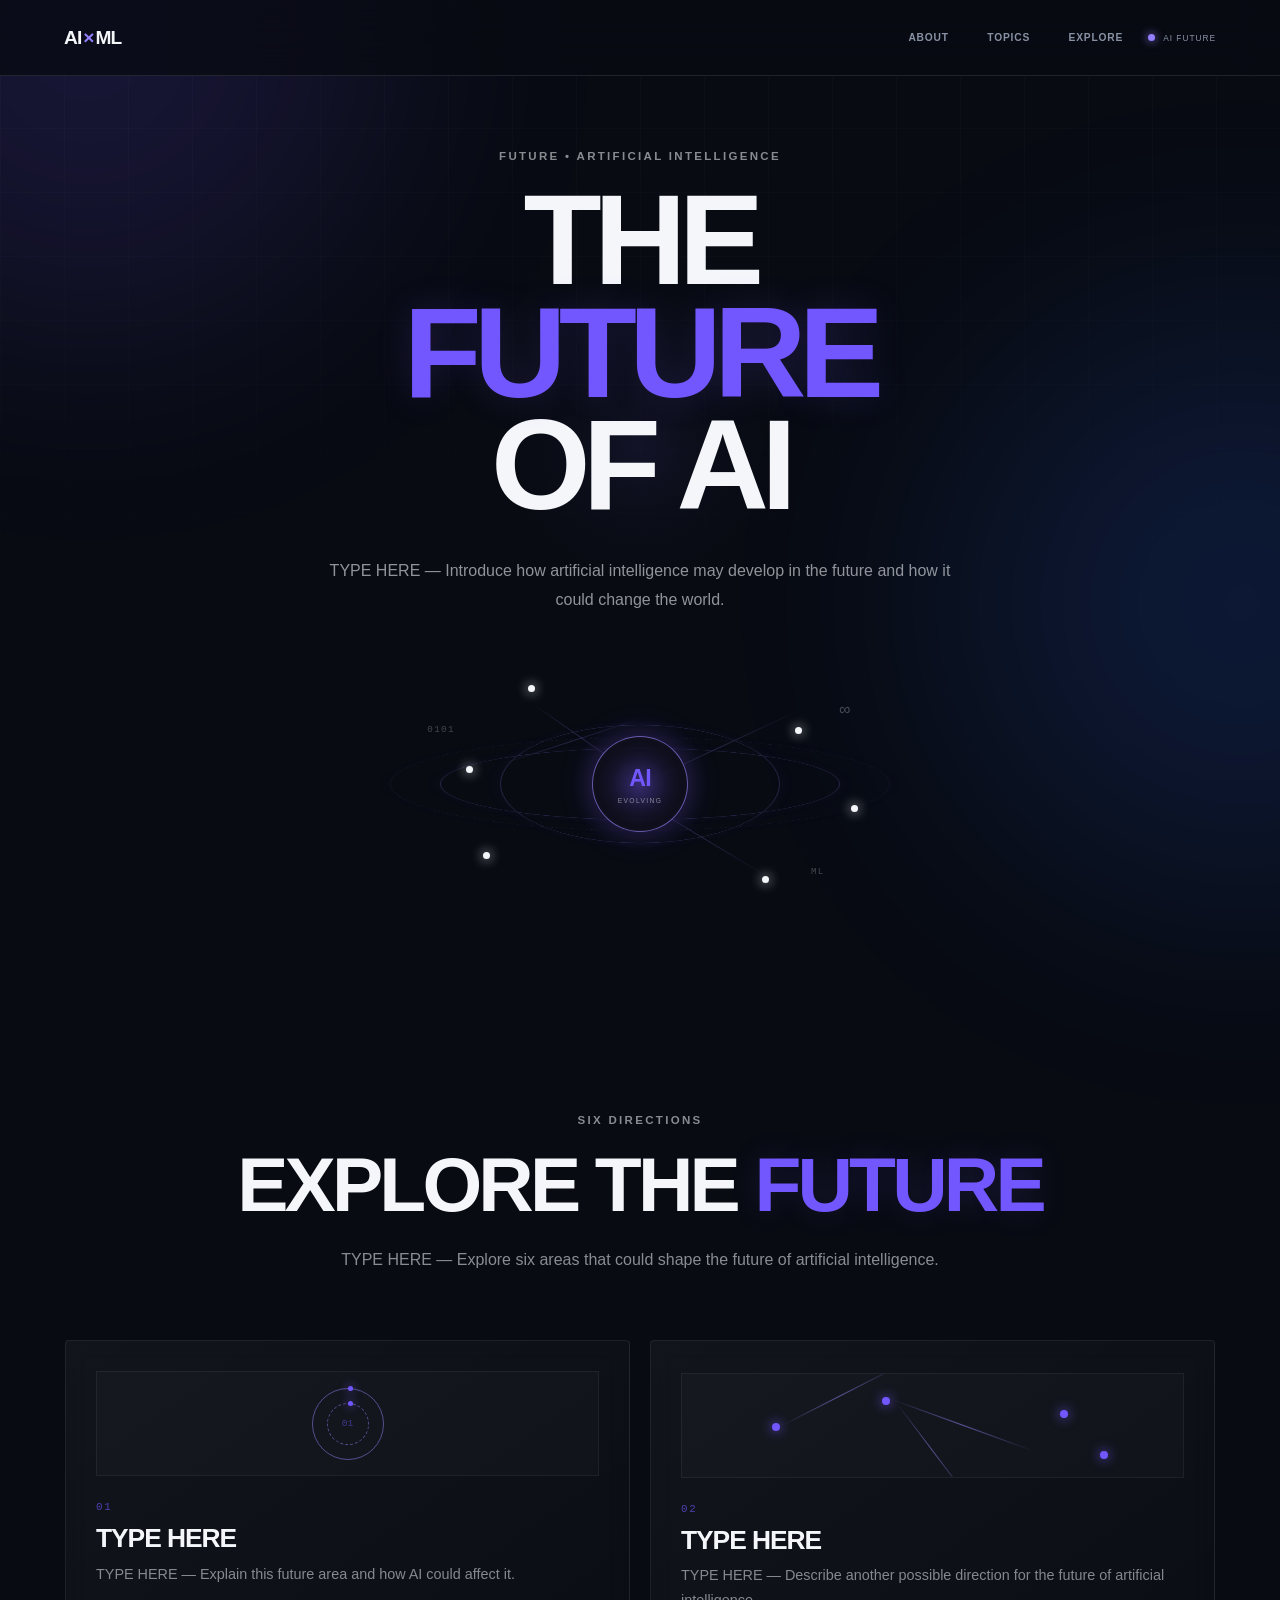
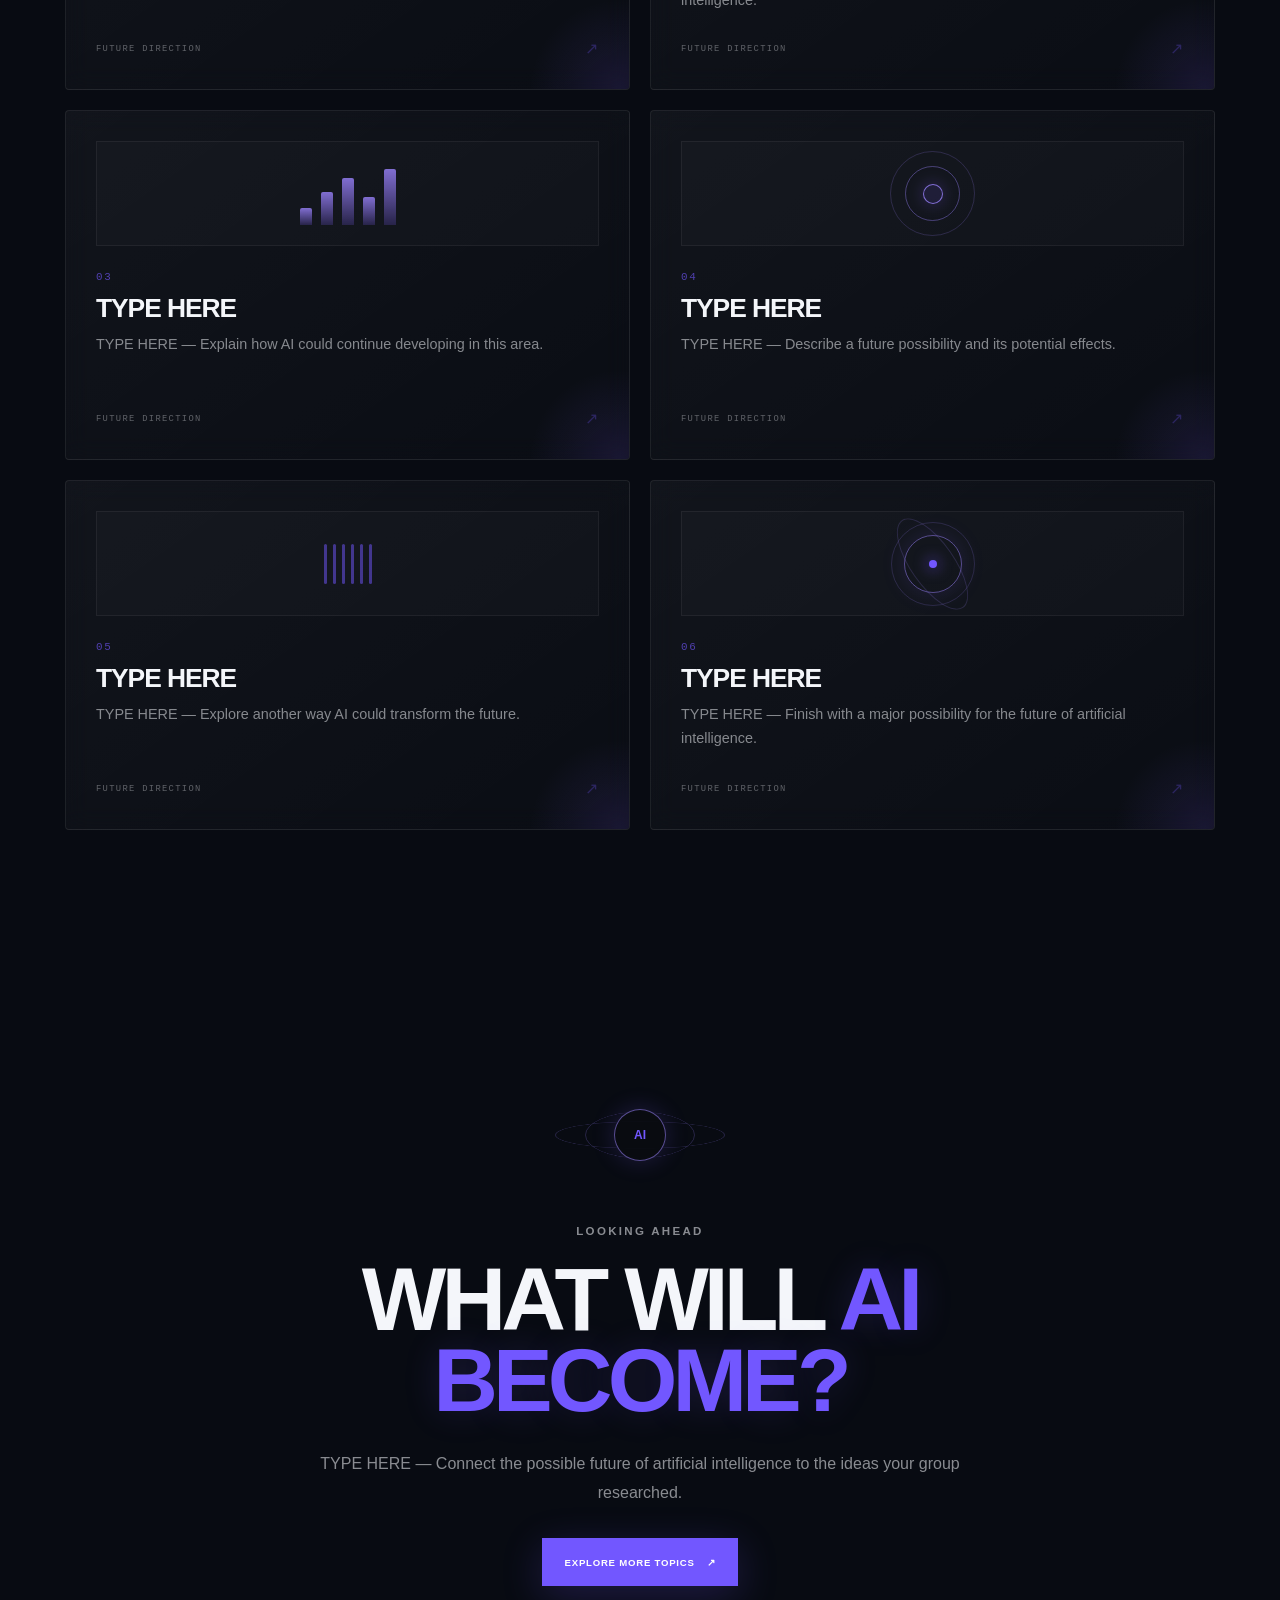
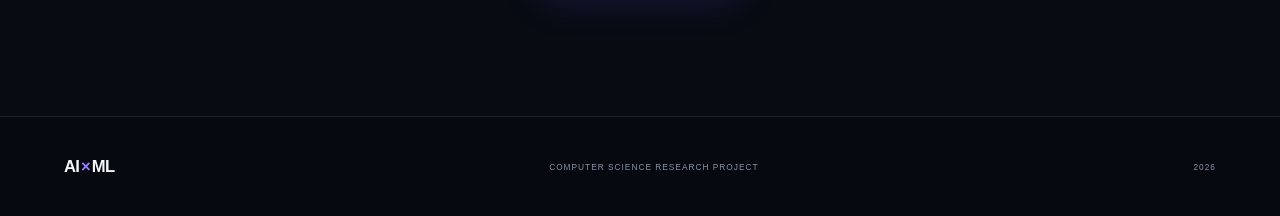
==== ai-future.html @ 911b3186 "Add machine learning future page" ====
<!DOCTYPE html>
<html lang="en">

<head>

    <meta charset="UTF-8">

    <meta
        name="viewport"
        content="width=device-width, initial-scale=1.0"
    >

    <meta
        name="description"
        content="An exploration of the future of Artificial Intelligence."
    >

    <title>AI Future | AI × Machine Learning</title>


    <!-- =========================
         SHARED STYLES
    ========================== -->

    <link rel="stylesheet" href="css/variables.css">
    <link rel="stylesheet" href="css/base.css">
    <link rel="stylesheet" href="css/layout.css">
    <link rel="stylesheet" href="css/components.css">
    <link rel="stylesheet" href="css/responsive.css">


    <!-- =========================
         PAGE STYLES
    ========================== -->

    <link rel="stylesheet" href="css/future.css">

</head>


<body class="future-page">


    <!-- =========================
         BACKGROUND
    ========================== -->

    <div class="background-grid"></div>

    <div class="background-glow glow-one"></div>
    <div class="background-glow glow-two"></div>



    <!-- =========================
         NAVIGATION
    ========================== -->

    <header class="navbar">

        <a
            href="index.html"
            class="logo"
            aria-label="AI and Machine Learning Research"
        >
            AI<span>×</span>ML
        </a>


        <nav class="nav-links">

            <a
                href="index.html#about"
                class="nav-link"
            >
                About
            </a>


            <a
                href="index.html#topics"
                class="nav-link"
            >
                Topics
            </a>


            <a
                href="index.html#explore"
                class="nav-link"
            >
                Explore
            </a>

        </nav>


        <div class="nav-status">

            <span class="status-dot"></span>

            <span>
                AI FUTURE
            </span>

        </div>


        <button
            class="menu-toggle"
            type="button"
            aria-label="Open navigation menu"
            aria-expanded="false"
            aria-controls="mobile-menu"
        >

            <span></span>
            <span></span>
            <span></span>

        </button>


        <div
            class="mobile-menu"
            id="mobile-menu"
        >

            <a
                href="index.html#about"
                class="mobile-nav-link"
            >
                About
            </a>


            <a
                href="index.html#topics"
                class="mobile-nav-link"
            >
                Topics
            </a>


            <a
                href="index.html#explore"
                class="mobile-nav-link"
            >
                Explore
            </a>

        </div>

    </header>



    <main>


        <!-- =========================
             FUTURE HERO
        ========================== -->

        <section class="future-hero">

            <div class="future-hero-content">


                <div class="future-eyebrow">
                    FUTURE • ARTIFICIAL INTELLIGENCE
                </div>


                <h1>

                    <span>
                        THE
                    </span>

                    <span class="accent">
                        FUTURE
                    </span>

                    <span>
                        OF AI
                    </span>

                </h1>


                <p class="future-intro">
                    TYPE HERE — Introduce how artificial intelligence may
                    develop in the future and how it could change the world.
                </p>


            </div>



            <!-- =========================
                 AI FUTURE CORE
            ========================== -->

            <div
                class="future-core"
                aria-hidden="true"
            >

                <div class="core-orbit orbit-one"></div>

                <div class="core-orbit orbit-two"></div>

                <div class="core-orbit orbit-three"></div>


                <div class="core-line line-one"></div>
                <div class="core-line line-two"></div>
                <div class="core-line line-three"></div>
                <div class="core-line line-four"></div>


                <div class="core-node node-one"></div>
                <div class="core-node node-two"></div>
                <div class="core-node node-three"></div>
                <div class="core-node node-four"></div>
                <div class="core-node node-five"></div>
                <div class="core-node node-six"></div>


                <div class="future-core-center">

                    <span class="core-symbol">
                        AI
                    </span>

                    <span class="core-label">
                        EVOLVING
                    </span>

                </div>


                <div class="core-data data-one">
                    0101
                </div>

                <div class="core-data data-two">
                    ∞
                </div>

                <div class="core-data data-three">
                    ML
                </div>

            </div>


        </section>



        <!-- =========================
             FUTURE DIRECTIONS
        ========================== -->

        <section class="future-section">


            <div class="future-section-heading">

                <div class="future-eyebrow">
                    SIX DIRECTIONS
                </div>


                <h2>
                    EXPLORE THE
                    <span class="accent">
                        FUTURE
                    </span>
                </h2>


                <p>
                    TYPE HERE — Explore six areas that could shape the future
                    of artificial intelligence.
                </p>

            </div>



            <!-- =========================
                 FUTURE GRID
            ========================== -->

            <div class="future-grid">


                <!-- CARD 01 -->

                <article class="future-card">

                    <div class="future-card-visual visual-ring">

                        <div class="visual-ring-circle"></div>
                        <div class="visual-ring-circle small"></div>

                        <span>
                            01
                        </span>

                    </div>


                    <div class="future-card-number">
                        01
                    </div>


                    <h3>
                        TYPE HERE
                    </h3>


                    <p>
                        TYPE HERE — Explain this future area and how AI could
                        affect it.
                    </p>


                    <div class="future-card-footer">

                        <span>
                            FUTURE DIRECTION
                        </span>

                        <span class="future-arrow">
                            ↗
                        </span>

                    </div>

                </article>



                <!-- CARD 02 -->

                <article class="future-card">

                    <div class="future-card-visual visual-network">

                        <span class="network-dot dot-a"></span>
                        <span class="network-dot dot-b"></span>
                        <span class="network-dot dot-c"></span>
                        <span class="network-dot dot-d"></span>

                        <span class="network-line network-a"></span>
                        <span class="network-line network-b"></span>
                        <span class="network-line network-c"></span>

                    </div>


                    <div class="future-card-number">
                        02
                    </div>


                    <h3>
                        TYPE HERE
                    </h3>


                    <p>
                        TYPE HERE — Describe another possible direction for
                        the future of artificial intelligence.
                    </p>


                    <div class="future-card-footer">

                        <span>
                            FUTURE DIRECTION
                        </span>

                        <span class="future-arrow">
                            ↗
                        </span>

                    </div>

                </article>



                <!-- CARD 03 -->

                <article class="future-card">

                    <div class="future-card-visual visual-bars">

                        <span></span>
                        <span></span>
                        <span></span>
                        <span></span>
                        <span></span>

                    </div>


                    <div class="future-card-number">
                        03
                    </div>


                    <h3>
                        TYPE HERE
                    </h3>


                    <p>
                        TYPE HERE — Explain how AI could continue developing
                        in this area.
                    </p>


                    <div class="future-card-footer">

                        <span>
                            FUTURE DIRECTION
                        </span>

                        <span class="future-arrow">
                            ↗
                        </span>

                    </div>

                </article>



                <!-- CARD 04 -->

                <article class="future-card">

                    <div class="future-card-visual visual-target">

                        <div class="target-circle"></div>
                        <div class="target-circle middle"></div>
                        <div class="target-circle inner"></div>

                    </div>


                    <div class="future-card-number">
                        04
                    </div>


                    <h3>
                        TYPE HERE
                    </h3>


                    <p>
                        TYPE HERE — Describe a future possibility and its
                        potential effects.
                    </p>


                    <div class="future-card-footer">

                        <span>
                            FUTURE DIRECTION
                        </span>

                        <span class="future-arrow">
                            ↗
                        </span>

                    </div>

                </article>



                <!-- CARD 05 -->

                <article class="future-card">

                    <div class="future-card-visual visual-wave">

                        <span></span>
                        <span></span>
                        <span></span>
                        <span></span>
                        <span></span>
                        <span></span>

                    </div>


                    <div class="future-card-number">
                        05
                    </div>


                    <h3>
                        TYPE HERE
                    </h3>


                    <p>
                        TYPE HERE — Explore another way AI could transform
                        the future.
                    </p>


                    <div class="future-card-footer">

                        <span>
                            FUTURE DIRECTION
                        </span>

                        <span class="future-arrow">
                            ↗
                        </span>

                    </div>

                </article>



                <!-- CARD 06 -->

                <article class="future-card future-card-final">

                    <div class="future-card-visual visual-core">

                        <div class="mini-core">

                            <span></span>

                        </div>

                    </div>


                    <div class="future-card-number">
                        06
                    </div>


                    <h3>
                        TYPE HERE
                    </h3>


                    <p>
                        TYPE HERE — Finish with a major possibility for the
                        future of artificial intelligence.
                    </p>


                    <div class="future-card-footer">

                        <span>
                            FUTURE DIRECTION
                        </span>

                        <span class="future-arrow">
                            ↗
                        </span>

                    </div>

                </article>


            </div>

        </section>



        <!-- =========================
             LOOKING AHEAD
        ========================== -->

        <section class="future-end">

            <div class="future-end-visual">

                <div class="end-orbit orbit-a"></div>
                <div class="end-orbit orbit-b"></div>

                <div class="end-core">
                    AI
                </div>

            </div>


            <div class="future-eyebrow">
                LOOKING AHEAD
            </div>


            <h2>
                WHAT WILL
                <span class="accent">
                    AI BECOME?
                </span>
            </h2>


            <p>
                TYPE HERE — Connect the possible future of artificial
                intelligence to the ideas your group researched.
            </p>


            <a
                href="index.html#topics"
                class="button button-primary"
            >
                Explore More Topics
                <span>↗</span>
            </a>

        </section>


    </main>



    <!-- =========================
         FOOTER
    ========================== -->

    <footer class="footer">

        <div class="footer-logo">
            AI<span>×</span>ML
        </div>

        <div class="footer-text">
            COMPUTER SCIENCE RESEARCH PROJECT
        </div>

        <div class="footer-year">
            2026
        </div>

    </footer>



    <!-- =========================
         JAVASCRIPT
    ========================== -->

    <script src="js/script.js"></script>

</body>

</html>
---- css/variables.css ----
/* =========================================
   VARIABLES
========================================= */

:root {

    /* =========================================
       DARK THEME
    ========================================= */

    --background: #080B12;

    --surface: #111722;

    --surface-light: #192131;


    /* =========================================
       LIGHT THEME
    ========================================= */

    --section-light: #E8ECF3;

    --section-light-surface: #F5F7FA;

    --section-light-surface-alt: #DDE3EC;


    /* =========================================
       BORDERS
    ========================================= */

    --border: rgba(255, 255, 255, 0.10);

    --border-bright: rgba(255, 255, 255, 0.20);

    --light-border: rgba(10, 15, 25, 0.12);

    --light-border-bright: rgba(10, 15, 25, 0.20);


    /* =========================================
       DARK TEXT
    ========================================= */

    --text: #F4F6FA;

    --text-muted: #8993A5;


    /* =========================================
       LIGHT TEXT
    ========================================= */

    --light-text: #0A0F18;

    --light-text-muted: #5D6675;


    /* =========================================
       ACCENT
    ========================================= */

    --accent: #7257FF;

    --accent-light: #947FFF;


    /* =========================================
       LAYOUT
    ========================================= */

    --max-width: 1400px;

    --page-padding:
        clamp(20px, 5vw, 80px);

    --section-padding:
        clamp(90px, 11vw, 170px);
}
---- css/base.css ----
/* =========================================
   RESET
========================================= */

* {
    margin: 0;
    padding: 0;
    box-sizing: border-box;
}


html {
    scroll-behavior: smooth;
}


body {
    min-width: 280px;

    font-family:
        Inter,
        -apple-system,
        BlinkMacSystemFont,
        "Segoe UI",
        sans-serif;

    background: var(--background);

    color: var(--text);

    overflow-x: hidden;

    -webkit-font-smoothing: antialiased;

    text-rendering: optimizeLegibility;
}


a {
    color: inherit;

    text-decoration: none;
}


img,
svg {
    display: block;

    max-width: 100%;
}


button,
a {
    -webkit-tap-highlight-color: transparent;
}
---- css/layout.css ----
/* =========================================
   BACKGROUND
========================================= */

.background-grid {

    position: fixed;

    inset: 0;

    z-index: -5;

    pointer-events: none;

    background-image:
        linear-gradient(
            rgba(255, 255, 255, 0.025) 1px,
            transparent 1px
        ),
        linear-gradient(
            90deg,
            rgba(255, 255, 255, 0.025) 1px,
            transparent 1px
        );

    background-size:
        clamp(45px, 5vw, 70px)
        clamp(45px, 5vw, 70px);

    mask-image:
        linear-gradient(
            to bottom,
            black 0%,
            transparent 80%
        );
}


.background-glow {

    position: fixed;

    width:
        clamp(300px, 45vw, 650px);

    height:
        clamp(300px, 45vw, 650px);

    border-radius: 50%;

    filter:
        blur(
            clamp(80px, 10vw, 140px)
        );

    opacity: 0.15;

    pointer-events: none;

    z-index: -4;
}


.glow-one {

    top: -250px;

    left: -200px;

    background: var(--accent);
}


.glow-two {

    right: -250px;

    top: 35%;

    background: #2d6cff;
}



/* =========================================
   NAVIGATION
========================================= */

.navbar {

    position: fixed;

    top: 0;

    left: 0;

    right: 0;

    min-height: 76px;

    padding:
        12px var(--page-padding);

    display: flex;

    align-items: center;

    gap: 25px;

    z-index: 100;

    border-bottom:
        1px solid var(--border);

    background:
        rgba(8, 11, 18, 0.78);

    backdrop-filter: blur(18px);

    -webkit-backdrop-filter: blur(18px);
}


.logo {

    flex-shrink: 0;

    font-size:
        clamp(1rem, 1.5vw, 1.25rem);

    font-weight: 800;

    letter-spacing: -0.05em;
}


.logo span {

    color: var(--accent-light);

    margin: 0 2px;
}


.nav-links {

    display: flex;

    align-items: center;

    gap:
        clamp(18px, 3vw, 40px);

    margin-left: auto;
}


.nav-status {

    flex-shrink: 0;

    display: flex;

    align-items: center;

    gap: 8px;

    color: var(--text-muted);

    font-size:
        clamp(0.48rem, 0.65vw, 0.65rem);

    letter-spacing: 0.12em;

    white-space: nowrap;
}


.status-dot {

    width: 7px;

    height: 7px;

    flex-shrink: 0;

    border-radius: 50%;

    background: var(--accent-light);

    box-shadow:
        0 0 10px var(--accent-light);
}



/* =========================================
   GENERAL SECTIONS
========================================= */

.section {

    position: relative;

    isolation: isolate;

    width: min(
        100%,
        var(--max-width)
    );

    margin: 0 auto;

    padding:
        var(--section-padding)
        var(--page-padding);
}


/* =========================================
   ALTERNATING SECTION BACKGROUNDS
========================================= */

/*
    DARK
    Hero
*/

.hero {

    position: relative;

    isolation: isolate;
}


.hero::before {

    content: "";

    position: absolute;

    top: 0;

    bottom: 0;

    left: 50%;

    width: 100vw;

    transform: translateX(-50%);

    background:
        linear-gradient(
            135deg,
            #080B12 0%,
            #0A0E17 55%,
            #080B12 100%
        );

    z-index: -1;
}


/*
    LIGHT
    About
*/

.about-section::before {

    content: "";

    position: absolute;

    top: 0;

    bottom: 0;

    left: 50%;

    width: 100vw;

    transform: translateX(-50%);

    background:
        linear-gradient(
            135deg,
            #E8ECF3 0%,
            #EEF1F6 50%,
            #E3E8F0 100%
        );

    border-top:
        1px solid var(--light-border);

    border-bottom:
        1px solid var(--light-border);

    z-index: -1;
}


/*
    DARK
    Topics
*/

.topics-section::before {

    content: "";

    position: absolute;

    top: 0;

    bottom: 0;

    left: 50%;

    width: 100vw;

    transform: translateX(-50%);

    background:
        linear-gradient(
            135deg,
            #080B12 0%,
            #0B1019 50%,
            #080B12 100%
        );

    border-top:
        1px solid var(--border);

    border-bottom:
        1px solid var(--border);

    z-index: -1;
}


/*
    LIGHT
    Visual
*/

.visual-section {

    position: relative;

    isolation: isolate;

    background:
        linear-gradient(
            135deg,
            #E8ECF3 0%,
            #EEF1F6 50%,
            #E3E8F0 100%
        );

    border-top:
        1px solid var(--light-border);

    border-bottom:
        1px solid var(--light-border);

    color: var(--light-text);
}


/*
    DARK
    Final
*/

.final-section {

    position: relative;

    isolation: isolate;

    background:
        linear-gradient(
            135deg,
            #080B12 0%,
            #0A0E17 50%,
            #080B12 100%
        );

    color: var(--text);
}



/* =========================================
   SECTION HEADERS
========================================= */

.section-header {

    display: flex;

    align-items: flex-start;

    gap:
        clamp(18px, 2.5vw, 30px);

    margin-bottom:
        clamp(45px, 6vw, 70px);
}


.section-number {

    flex-shrink: 0;

    color: var(--accent-light);

    font-size:
        clamp(0.55rem, 0.75vw, 0.7rem);

    font-weight: 700;

    letter-spacing: 0.12em;

    padding-top: 9px;
}


/* LIGHT SECTION HEADER */

.about-section .section-header {

    color: var(--light-text);
}


.about-section .section-eyebrow {

    color: var(--accent);
}


.about-section .section-number {

    color: var(--accent);
}



/* =========================================
   ABOUT LAYOUT
========================================= */

.about-grid {

    display: grid;

    grid-template-columns:
        minmax(0, 1.5fr)
        minmax(0, 1fr);

    gap: 20px;
}


.placeholder-stack {

    display: flex;

    flex-direction: column;

    gap: 20px;
}



/* =========================================
   TOPIC GRID
========================================= */

.topic-grid {

    display: grid;

    grid-template-columns:
        repeat(
            auto-fit,
            minmax(
                min(100%, 240px),
                1fr
            )
        );

    gap: 14px;
}



/* =========================================
   VISUAL SECTION LAYOUT
========================================= */

.visual-container {

    width: min(
        100%,
        var(--max-width)
    );

    min-height:
        clamp(500px, 55vw, 650px);

    margin: 0 auto;

    display: grid;

    grid-template-columns:
        minmax(0, 0.8fr)
        minmax(0, 1.2fr);

    align-items: center;

    gap:
        clamp(50px, 8vw, 120px);
}


.visual-network {

    position: relative;

    width: min(
        100%,
        650px
    );

    aspect-ratio: 1 / 1;

    margin: auto;
}



/* =========================================
   FOOTER
========================================= */

.footer {

    min-height: 100px;

    padding:
        30px var(--page-padding);

    border-top:
        1px solid var(--border);

    background: #06090F;

    display: flex;

    align-items: center;

    justify-content: space-between;

    gap: 20px;
}
---- css/components.css ----
/* =========================================
   NAVIGATION LINKS
========================================= */

.nav-link {

    position: relative;

    padding: 10px 0;

    color: var(--text-muted);

    font-size:
        clamp(0.62rem, 0.8vw, 0.78rem);

    font-weight: 600;

    letter-spacing: 0.08em;

    text-transform: uppercase;

    white-space: nowrap;

    transition:
        color 0.25s ease;
}


.nav-link::after {

    content: "";

    position: absolute;

    left: 0;

    bottom: 2px;

    width: 0;

    height: 1px;

    background: var(--accent-light);

    transition:
        width 0.25s ease;
}


.nav-link:hover {

    color: var(--text);
}


.nav-link:hover::after {

    width: 100%;
}



/* =========================================
   BUTTONS
========================================= */

.button {

    position: relative;

    overflow: hidden;

    min-height: 48px;

    display: inline-flex;

    align-items: center;

    justify-content: center;

    gap: 12px;

    padding:
        10px
        clamp(16px, 2vw, 22px);

    border:
        1px solid var(--border);

    font-size:
        clamp(0.6rem, 0.75vw, 0.72rem);

    font-weight: 700;

    letter-spacing: 0.08em;

    text-transform: uppercase;

    transition:
        transform 0.25s ease,
        border-color 0.25s ease,
        background 0.25s ease;
}


.button:hover {

    transform: translateY(-3px);

    border-color:
        var(--border-bright);
}


.button-primary {

    background: var(--accent);

    border-color: var(--accent);

    color: white;

    box-shadow:
        0 10px 40px
        rgba(114, 87, 255, 0.22);
}


.button-primary:hover {

    background: var(--accent-light);

    border-color: var(--accent-light);
}


.button-secondary {

    background:
        rgba(255, 255, 255, 0.035);

    color: var(--text);
}



/* =========================================
   SECTION HEADERS
========================================= */

.eyebrow,
.section-eyebrow {

    color: var(--accent-light);

    font-size:
        clamp(0.52rem, 0.75vw, 0.68rem);

    font-weight: 700;

    letter-spacing: 0.18em;

    text-transform: uppercase;

    margin-bottom:
        clamp(16px, 2vw, 22px);
}


.section-header h2 {

    font-size:
        clamp(
            2.1rem,
            5vw,
            5rem
        );

    line-height: 0.95;

    letter-spacing: -0.055em;

    overflow-wrap: normal;

    word-break: normal;
}


/* LIGHT SECTION */

.about-section .section-header h2 {

    color: var(--light-text);
}



/* =========================================
   ABOUT CARDS
========================================= */

.large-placeholder-card,
.small-placeholder-card {

    position: relative;

    border:
        1px solid var(--light-border);

    background:
        linear-gradient(
            145deg,
            rgba(255, 255, 255, 0.75),
            rgba(255, 255, 255, 0.45)
        );

    color: var(--light-text);

    overflow: hidden;

    box-shadow:
        0 20px 60px
        rgba(20, 30, 45, 0.06);
}


.large-placeholder-card {

    min-height:
        clamp(350px, 35vw, 430px);

    padding:
        clamp(25px, 3vw, 40px);
}


.large-placeholder-card::before {

    content: "";

    position: absolute;

    width:
        clamp(200px, 25vw, 300px);

    height:
        clamp(200px, 25vw, 300px);

    right: -100px;

    bottom: -100px;

    border-radius: 50%;

    border:
        1px solid var(--light-border);

    box-shadow:
        0 0 0 40px
        rgba(114, 87, 255, 0.035),

        0 0 0 80px
        rgba(114, 87, 255, 0.02);
}


.card-number {

    color: var(--light-text-muted);

    font-size:
        clamp(0.55rem, 0.7vw, 0.65rem);

    letter-spacing: 0.12em;
}


.card-content {

    position: absolute;

    left:
        clamp(25px, 3vw, 40px);

    right:
        clamp(25px, 3vw, 40px);

    bottom:
        clamp(25px, 3vw, 40px);

    max-width: 500px;
}


.card-label {

    display: block;

    color: var(--accent);

    font-size:
        clamp(0.52rem, 0.7vw, 0.62rem);

    font-weight: 700;

    letter-spacing: 0.14em;

    margin-bottom: 12px;
}


.card-content h3 {

    font-size:
        clamp(1.7rem, 2.5vw, 2.3rem);

    letter-spacing: -0.04em;

    margin-bottom: 12px;

    color: var(--light-text);

    overflow-wrap: normal;
}


.card-content p {

    color: var(--light-text-muted);

    line-height: 1.6;

    font-size:
        clamp(0.8rem, 1vw, 1rem);
}


.small-placeholder-card {

    flex: 1;

    min-height: 170px;

    padding:
        clamp(25px, 3vw, 35px);

    display: flex;

    flex-direction: column;

    justify-content: flex-end;

    transition:
        transform 0.3s ease,
        border-color 0.3s ease;
}


.small-placeholder-card:hover {

    transform: translateX(6px);

    border-color:
        rgba(114, 87, 255, 0.35);
}


.small-placeholder-card strong {

    font-size:
        clamp(1.35rem, 2vw, 1.7rem);

    letter-spacing: -0.04em;

    color: var(--light-text);

    overflow-wrap: normal;
}



/* =========================================
   TOPIC CARDS
========================================= */

.topic-card {

    position: relative;

    min-height:
        clamp(280px, 30vw, 340px);

    padding:
        clamp(20px, 2vw, 25px);

    display: flex;

    flex-direction: column;

    border:
        1px solid var(--border);

    background:
        linear-gradient(
            145deg,
            #111722,
            #0D121B
        );

    color: var(--text);

    overflow: hidden;

    transition:
        transform 0.35s ease,
        border-color 0.35s ease,
        background 0.35s ease;
}


.topic-card:hover {

    transform: translateY(-8px);

    border-color:
        rgba(148, 127, 255, 0.4);

    background:
        linear-gradient(
            145deg,
            #172030,
            #101620
        );
}


.topic-card.featured {

    background:
        linear-gradient(
            145deg,
            rgba(114, 87, 255, 0.18),
            #101620
        );
}


.topic-top {

    display: flex;

    align-items: center;

    justify-content: space-between;
}


.topic-number {

    color: var(--text-muted);

    font-size:
        clamp(0.52rem, 0.7vw, 0.62rem);

    letter-spacing: 0.1em;
}


.topic-arrow {

    font-size: 1.2rem;

    color: var(--text-muted);

    transition:
        transform 0.3s ease,
        color 0.3s ease;
}


.topic-card:hover .topic-arrow {

    transform:
        translate(4px, -4px);

    color: var(--accent-light);
}


.topic-icon {

    margin-top: auto;

    margin-bottom: 30px;

    width:
        clamp(60px, 6vw, 70px);

    height:
        clamp(60px, 6vw, 70px);

    display: flex;

    align-items: center;

    justify-content: center;

    border:
        1px solid var(--border);

    color: var(--accent-light);

    font-size:
        clamp(0.7rem, 0.9vw, 0.8rem);

    font-weight: 800;

    letter-spacing: 0.05em;

    background:
        rgba(114, 87, 255, 0.08);
}


.topic-card h3 {

    font-size:
        clamp(1.15rem, 1.5vw, 1.35rem);

    letter-spacing: -0.03em;

    margin-bottom: 10px;

    color: var(--text);

    overflow-wrap: normal;
}


.topic-card p {

    color: var(--text-muted);

    font-size:
        clamp(0.72rem, 0.9vw, 0.82rem);

    line-height: 1.6;
}



/* =========================================
   FLOATING LABELS
========================================= */

.floating-label {

    position: absolute;

    max-width: 45%;

    padding:
        8px
        clamp(9px, 1.3vw, 13px);

    border:
        1px solid var(--border);

    background:
        rgba(17, 23, 34, 0.78);

    backdrop-filter: blur(10px);

    -webkit-backdrop-filter: blur(10px);

    color: var(--text-muted);

    font-size:
        clamp(0.42rem, 0.65vw, 0.6rem);

    letter-spacing: 0.1em;

    white-space: nowrap;

    overflow: hidden;

    text-overflow: ellipsis;
}


.floating-label span {

    display: inline-block;

    width: 5px;

    height: 5px;

    margin-right: 8px;

    border-radius: 50%;

    background: var(--accent-light);
}



/* =========================================
   VISUAL SECTION
========================================= */

.visual-text {

    color: var(--light-text);
}


.visual-text .section-eyebrow {

    color: var(--accent);
}


.visual-text h2 {

    color: var(--light-text);
}


.visual-text p {

    color: var(--light-text-muted);
}



/* =========================================
   FOOTER COMPONENTS
========================================= */

.footer-logo {

    flex-shrink: 0;

    font-size:
        clamp(0.95rem, 1.3vw, 1.1rem);

    font-weight: 800;

    letter-spacing: -0.05em;
}


.footer-logo span {

    color: var(--accent-light);

    margin: 0 2px;
}


.footer-text,
.footer-year {

    color: var(--text-muted);

    font-size:
        clamp(0.48rem, 0.65vw, 0.6rem);

    letter-spacing: 0.12em;
}



/* =========================================
   INTERACTIVE CARD GLOW
========================================= */

.topic-card::after,
.small-placeholder-card::after,
.large-placeholder-card::after {

    content: "";

    position: absolute;

    width: 180px;

    height: 180px;

    left: var(--mouse-x, 50%);

    top: var(--mouse-y, 50%);

    transform:
        translate(-50%, -50%);

    border-radius: 50%;

    background:
        radial-gradient(
            circle,
            rgba(114, 87, 255, 0.13),
            transparent 70%
        );

    pointer-events: none;

    opacity: 0;

    transition:
        opacity 0.3s ease;
}


.topic-card:hover::after,
.small-placeholder-card:hover::after,
.large-placeholder-card:hover::after {

    opacity: 1;
}



/* =========================================
   BUTTON RIPPLE
========================================= */

.button-ripple {

    position: absolute;

    width: 10px;

    height: 10px;

    border-radius: 50%;

    background:
        rgba(255, 255, 255, 0.35);

    transform:
        translate(-50%, -50%)
        scale(0);

    pointer-events: none;

    animation:
        button-ripple-animation
        0.6s
        ease-out
        forwards;
}


@keyframes button-ripple-animation {

    to {

        transform:
            translate(-50%, -50%)
            scale(25);

        opacity: 0;
    }

}



/* =========================================
   NAVBAR SCROLL STATE
========================================= */

.navbar {

    transition:
        transform 0.35s ease,
        background 0.35s ease,
        border-color 0.35s ease,
        box-shadow 0.35s ease;
}


.navbar-scrolled {

    background:
        rgba(8, 11, 18, 0.93);

    border-color:
        rgba(148, 127, 255, 0.16);

    box-shadow:
        0 10px 40px
        rgba(0, 0, 0, 0.25);
}


.navbar-hidden {

    transform:
        translateY(-100%);
}



/* =========================================
   NETWORK NODE PULSE
========================================= */

.network-node {

    animation:
        network-node-pulse
        4s
        ease-in-out
        infinite;

    animation-delay:
        var(--node-delay, 0ms);
}


@keyframes network-node-pulse {

    0%,
    100% {

        box-shadow:
            0 0 30px
            rgba(114, 87, 255, 0.08);

        border-color:
            var(--border-bright);
    }

    50% {

        box-shadow:
            0 0 45px
            rgba(114, 87, 255, 0.25);

        border-color:
            rgba(148, 127, 255, 0.35);
    }

}



/* =========================================
   CARD TRANSITION
========================================= */

.topic-card,
.small-placeholder-card,
.large-placeholder-card {

    will-change:
        transform;

    transition:
        transform 0.25s ease,
        border-color 0.35s ease,
        background 0.35s ease;
}



/* =========================================
   CURSOR GLOW
========================================= */

.cursor-glow {

    position: fixed;

    top: 0;

    left: 0;

    width: 280px;

    height: 280px;

    margin:
        -140px 0 0 -140px;

    border-radius: 50%;

    background:
        radial-gradient(
            circle,
            rgba(114, 87, 255, 0.09),
            rgba(114, 87, 255, 0.025) 35%,
            transparent 70%
        );

    pointer-events: none;

    z-index: 1;

    mix-blend-mode: screen;

    will-change:
        transform;
}
---- css/responsive.css ----
/* =========================================
   MOBILE MENU DEFAULT
========================================= */

.menu-toggle,
.mobile-menu {

    display: none;
}



/* =========================================
   LARGE TABLETS / SMALL LAPTOPS
========================================= */

@media (max-width: 1100px) {

    .navbar {

        gap: 18px;
    }


    .nav-links {

        gap: 20px;
    }


    .hero {

        grid-template-columns:
            minmax(0, 1fr)
            minmax(240px, 0.75fr);

        gap: 40px;
    }


    .visual-container {

        gap: 50px;
    }

}



/* =========================================
   TABLETS
========================================= */

@media (max-width: 850px) {

    .nav-status span:last-child {

        display: none;
    }


    .hero {

        grid-template-columns: 1fr;

        text-align: center;

        justify-items: center;
    }


    .hero-content {

        width: min(
            100%,
            800px
        );
    }


    .hero h1 {

        align-items: center;
    }


    .hero-placeholder {

        margin-left: auto;

        margin-right: auto;
    }


    .hero-actions {

        justify-content: center;
    }


    .hero-visual {

        width:
            min(
                70vw,
                500px
            );
    }


    .scroll-indicator {

        display: none;
    }


    .about-grid {

        grid-template-columns: 1fr;
    }


    .placeholder-stack {

        display: grid;

        grid-template-columns:
            repeat(
                2,
                minmax(0, 1fr)
            );
    }


    .small-placeholder-card {

        min-height: 200px;
    }


    .visual-container {

        grid-template-columns: 1fr;

        text-align: center;
    }


    .visual-text p {

        margin-left: auto;

        margin-right: auto;
    }


    .visual-network {

        width:
            min(
                85vw,
                600px
            );
    }

}



/* =========================================
   MOBILE
========================================= */

@media (max-width: 600px) {

    /* =========================================
       NAVBAR
    ========================================= */

    .navbar {

        min-height: 64px;

        padding:
            10px 20px;
    }


    .nav-links {

        display: none;
    }


    .nav-status {

        margin-left: auto;
    }


    /* =========================================
       HAMBURGER BUTTON
    ========================================= */

    .menu-toggle {

        width: 44px;

        height: 44px;

        flex-shrink: 0;

        margin-left: 0;

        padding: 0;

        display: flex;

        flex-direction: column;

        align-items: center;

        justify-content: center;

        gap: 5px;

        border:
            1px solid var(--border);

        border-radius: 2px;

        background:
            rgba(255, 255, 255, 0.035);

        color: var(--text);

        cursor: pointer;

        transition:
            background 0.25s ease,
            border-color 0.25s ease;
    }


    .menu-toggle:hover {

        background:
            rgba(114, 87, 255, 0.08);

        border-color:
            rgba(148, 127, 255, 0.45);
    }


    .menu-toggle span {

        display: block;

        width: 18px;

        height: 1px;

        flex-shrink: 0;

        background: var(--text);

        transition:
            transform 0.3s ease,
            opacity 0.3s ease;
    }


    /* =========================================
       HAMBURGER → X
    ========================================= */

    .navbar.menu-open
    .menu-toggle span:nth-child(1) {

        transform:
            translateY(6px)
            rotate(45deg);
    }


    .navbar.menu-open
    .menu-toggle span:nth-child(2) {

        opacity: 0;
    }


    .navbar.menu-open
    .menu-toggle span:nth-child(3) {

        transform:
            translateY(-6px)
            rotate(-45deg);
    }


    /* =========================================
       MOBILE DROPDOWN MENU
    ========================================= */

    .mobile-menu {

        position: absolute;

        top: 100%;

        left: 0;

        right: 0;

        padding:
            12px 20px 20px;

        display: grid;

        gap: 7px;

        background:
            rgba(8, 11, 18, 0.97);

        border-bottom:
            1px solid var(--border);

        box-shadow:
            0 20px 40px
            rgba(0, 0, 0, 0.25);

        backdrop-filter: blur(20px);

        -webkit-backdrop-filter: blur(20px);

        opacity: 0;

        visibility: hidden;

        pointer-events: none;

        transform:
            translateY(-10px);

        transition:
            opacity 0.25s ease,
            transform 0.25s ease,
            visibility 0.25s ease;
    }


    .navbar.menu-open
    .mobile-menu {

        opacity: 1;

        visibility: visible;

        pointer-events: auto;

        transform:
            translateY(0);
    }


    .mobile-nav-link {

        min-height: 52px;

        display: flex;

        align-items: center;

        padding:
            0 16px;

        border:
            1px solid var(--border);

        background:
            rgba(255, 255, 255, 0.025);

        color: var(--text-muted);

        font-size: 0.7rem;

        font-weight: 700;

        letter-spacing: 0.12em;

        text-transform: uppercase;

        transition:
            color 0.25s ease,
            background 0.25s ease,
            border-color 0.25s ease;
    }


    .mobile-nav-link:hover {

        color: var(--text);

        background:
            rgba(114, 87, 255, 0.08);

        border-color:
            rgba(148, 127, 255, 0.3);
    }


    /* =========================================
       HERO
    ========================================= */

    .hero {

        padding:
            110px 20px
            80px;
    }


    .hero h1 {

        font-size:
            clamp(
                2.15rem,
                11.5vw,
                4.5rem
            );
    }


    .hero h1 .accent {

        white-space: nowrap;
    }


    .hero-actions {

        width: 100%;

        flex-direction: column;

        align-items: stretch;
    }


    .button {

        width: 100%;

        min-height: 50px;
    }


    .hero-visual {

        width:
            min(
                90vw,
                440px
            );
    }


    .floating-label {

        max-width: 38%;

        padding:
            7px 9px;

        font-size: 0.43rem;
    }


    .label-one {

        right: -2%;
    }


    .label-two {

        right: -3%;
    }


    /* =========================================
       SECTIONS
    ========================================= */

    .section {

        padding:
            90px 20px;
    }


    .section-header {

        gap: 14px;

        margin-bottom: 40px;
    }


    .section-header h2 {

        font-size:
            clamp(
                2rem,
                10vw,
                3.5rem
            );
    }


    /* =========================================
       ABOUT
    ========================================= */

    .about-grid {

        gap: 14px;
    }


    .large-placeholder-card {

        min-height: 360px;
    }


    .placeholder-stack {

        grid-template-columns: 1fr;

        gap: 14px;
    }


    .small-placeholder-card {

        min-height: 180px;
    }


    /* =========================================
       TOPICS
    ========================================= */

    .topic-grid {

        grid-template-columns: 1fr;

        gap: 12px;
    }


    .topic-card {

        min-height: 270px;
    }


    /* =========================================
       VISUAL SECTION
    ========================================= */

    .visual-section {

        padding:
            90px 20px;
    }


    .visual-container {

        min-height: auto;
    }


    .visual-network {

        width:
            min(
                90vw,
                500px
            );
    }


    .network-node {

        width: 58px;

        height: 58px;
    }


    .network-center {

        width: 105px;

        height: 105px;
    }


    /* =========================================
       FINAL SECTION
    ========================================= */

    .final-section {

        min-height: 500px;

        padding:
            100px 20px;
    }


    /* =========================================
       FOOTER
    ========================================= */

    .footer {

        min-height: 150px;

        flex-direction: column;

        justify-content: center;

        text-align: center;

        gap: 14px;
    }

}



/* =========================================
   VERY SMALL PHONES
========================================= */

@media (max-width: 380px) {

    .navbar {

        padding-left: 16px;

        padding-right: 16px;
    }


    .mobile-menu {

        padding-left: 16px;

        padding-right: 16px;
    }


    .hero {

        padding-left: 16px;

        padding-right: 16px;
    }


    .section {

        padding-left: 16px;

        padding-right: 16px;
    }


    .visual-section {

        padding-left: 16px;

        padding-right: 16px;
    }


    .final-section {

        padding-left: 16px;

        padding-right: 16px;
    }


    .hero h1 {

        font-size: 2.2rem;
    }


    .floating-label {

        display: none;
    }


    .network-node {

        width: 50px;

        height: 50px;
    }


    .network-center {

        width: 90px;

        height: 90px;
    }

}



/* =========================================
   LANDSCAPE PHONES
========================================= */

@media (max-height: 550px) and (orientation: landscape) {

    .hero {

        min-height: auto;

        padding-top: 110px;

        padding-bottom: 100px;
    }


    .hero-visual {

        width:
            min(
                45vw,
                350px
            );
    }


    .scroll-indicator {

        display: none;
    }

}



/* =========================================
   TOUCH DEVICES
========================================= */

@media (pointer: coarse) {

    .topic-card:hover,
    .small-placeholder-card:hover,
    .large-placeholder-card:hover {

        transform: none;
    }


    .topic-card::after,
    .small-placeholder-card::after,
    .large-placeholder-card::after {

        display: none;
    }


    .button:hover {

        transform: none;
    }


    .menu-toggle:hover {

        background:
            rgba(255, 255, 255, 0.035);

        border-color:
            var(--border);
    }


    .mobile-nav-link:hover {

        color: var(--text-muted);

        background:
            rgba(255, 255, 255, 0.025);

        border-color:
            var(--border);
    }

}



/* =========================================
   REDUCED MOTION
========================================= */

@media (prefers-reduced-motion: reduce) {

    html {

        scroll-behavior: auto;
    }


    *,
    *::before,
    *::after {

        animation-duration: 0.01ms !important;

        animation-iteration-count: 1 !important;

        transition-duration: 0.01ms !important;

        scroll-behavior: auto !important;
    }


    .hero-content,
    .hero-visual,
    .orb,
    .orb-core,
    .floating-label,
    .network-node,
    .network-center,
    .network-line,
    .reveal {

        animation: none !important;

        transition: none !important;
    }


    .reveal {

        opacity: 1;

        transform: none;
    }


    .navbar {

        transition: none;
    }

}
---- css/future.css ----
/* =========================================================
   FUTURE PAGE
========================================================= */


/* =========================================================
   PAGE SCROLL
========================================================= */

html,
body {
    min-height: 100%;
}

body.future-page {
    min-height: 100vh;
    overflow-x: hidden;
    overflow-y: auto;
}

.future-page main {
    min-height: 100vh;
}



/* =========================================================
   ACCENT TEXT
========================================================= */

.future-page .accent {
    color: var(--accent);
}



/* =========================================================
   HERO
========================================================= */

.future-hero {
    position: relative;

    min-height: 90vh;

    display: flex;
    flex-direction: column;
    align-items: center;
    justify-content: center;

    padding: 150px 30px 100px;

    text-align: center;

    overflow: hidden;
}


.future-hero-content {
    position: relative;
    z-index: 5;

    width: 100%;
    max-width: 950px;

    margin: 0 auto;
}


.future-eyebrow {
    margin-bottom: 22px;

    font-size: 0.72rem;
    font-weight: 700;

    letter-spacing: 0.2em;
    text-transform: uppercase;

    opacity: 0.55;
}


.future-hero h1 {
    margin: 0;

    display: flex;
    flex-direction: column;

    font-size: clamp(4rem, 10vw, 8.5rem);

    line-height: 0.88;

    letter-spacing: -0.06em;

    font-weight: 800;
}


.future-hero h1 span {
    display: block;
}


.future-hero h1 .accent {
    position: relative;

    color: var(--accent);

    text-shadow:
        0 0 35px rgba(124, 92, 255, 0.18);
}


.future-intro {
    max-width: 650px;

    margin: 35px auto 0;

    font-size: 1rem;

    line-height: 1.8;

    opacity: 0.58;
}



/* =========================================================
   AI FUTURE CORE
========================================================= */

.future-core {
    position: relative;

    width: min(560px, 90vw);
    height: 300px;

    margin-top: 20px;

    z-index: 2;
}


.future-core::before {
    content: "";

    position: absolute;

    left: 50%;
    top: 50%;

    width: 150px;
    height: 150px;

    transform: translate(-50%, -50%);

    border-radius: 50%;

    background:
        radial-gradient(
            circle,
            rgba(124, 92, 255, 0.3) 0%,
            rgba(124, 92, 255, 0.1) 35%,
            transparent 70%
        );

    filter: blur(8px);

    animation: core-pulse 4s ease-in-out infinite;
}


@keyframes core-pulse {

    0%,
    100% {
        transform: translate(-50%, -50%) scale(0.9);
        opacity: 0.65;
    }

    50% {
        transform: translate(-50%, -50%) scale(1.15);
        opacity: 1;
    }

}



/* =========================================================
   ORBIT RINGS
========================================================= */

.core-orbit {
    position: absolute;

    left: 50%;
    top: 50%;

    border: 1px solid rgba(156, 132, 255, 0.22);

    border-radius: 50%;

    transform:
        translate(-50%, -50%)
        rotateX(65deg);

    box-shadow:
        0 0 20px rgba(124, 92, 255, 0.05);

    pointer-events: none;
}


.orbit-one {
    width: 280px;
    height: 280px;

    animation:
        orbit-spin-one
        18s linear infinite;
}


.orbit-two {
    width: 400px;
    height: 170px;

    animation:
        orbit-spin-two
        14s linear infinite reverse;
}


.orbit-three {
    width: 500px;
    height: 220px;

    border-style: dashed;

    opacity: 0.5;

    animation:
        orbit-spin-three
        24s linear infinite;
}


@keyframes orbit-spin-one {

    from {
        transform:
            translate(-50%, -50%)
            rotateX(65deg)
            rotateZ(0deg);
    }

    to {
        transform:
            translate(-50%, -50%)
            rotateX(65deg)
            rotateZ(360deg);
    }

}


@keyframes orbit-spin-two {

    from {
        transform:
            translate(-50%, -50%)
            rotateX(65deg)
            rotateZ(0deg);
    }

    to {
        transform:
            translate(-50%, -50%)
            rotateX(65deg)
            rotateZ(360deg);
    }

}


@keyframes orbit-spin-three {

    from {
        transform:
            translate(-50%, -50%)
            rotateX(65deg)
            rotateZ(0deg);
    }

    to {
        transform:
            translate(-50%, -50%)
            rotateX(65deg)
            rotateZ(360deg);
    }

}



/* =========================================================
   CORE CENTER
========================================================= */

.future-core-center {
    position: absolute;

    left: 50%;
    top: 50%;

    width: 96px;
    height: 96px;

    transform: translate(-50%, -50%);

    display: flex;
    flex-direction: column;
    align-items: center;
    justify-content: center;

    border: 1px solid rgba(156, 132, 255, 0.65);

    border-radius: 50%;

    background:
        radial-gradient(
            circle at center,
            rgba(124, 92, 255, 0.2),
            rgba(10, 12, 17, 0.96) 65%
        );

    box-shadow:
        0 0 25px rgba(124, 92, 255, 0.2),
        inset 0 0 25px rgba(124, 92, 255, 0.1);

    z-index: 5;

    animation: center-float 4s ease-in-out infinite;
}


@keyframes center-float {

    0%,
    100% {
        transform:
            translate(-50%, -50%)
            scale(1);
    }

    50% {
        transform:
            translate(-50%, -50%)
            scale(1.06);
    }

}


.core-symbol {
    font-size: 1.45rem;

    font-weight: 800;

    letter-spacing: -0.04em;

    color: var(--accent);
}


.core-label {
    margin-top: 5px;

    font-size: 0.42rem;

    letter-spacing: 0.2em;

    opacity: 0.5;
}



/* =========================================================
   CORE NODES
========================================================= */

.core-node {
    position: absolute;

    width: 7px;
    height: 7px;

    border-radius: 50%;

    background: currentColor;

    box-shadow:
        0 0 12px currentColor;

    z-index: 4;

    animation: node-pulse 2.5s ease-in-out infinite;
}


@keyframes node-pulse {

    0%,
    100% {
        transform: scale(0.8);
        opacity: 0.55;
    }

    50% {
        transform: scale(1.4);
        opacity: 1;
    }

}


.node-one {
    left: 19%;
    top: 44%;
}

.node-two {
    left: 30%;
    top: 17%;
}

.node-three {
    right: 21%;
    top: 31%;
}

.node-four {
    right: 27%;
    bottom: 17%;
}

.node-five {
    left: 22%;
    bottom: 25%;
}

.node-six {
    right: 11%;
    top: 57%;
}



/* =========================================================
   CORE CONNECTING LINES
========================================================= */

.core-line {
    position: absolute;

    height: 1px;

    background:
        linear-gradient(
            90deg,
            transparent,
            rgba(156, 132, 255, 0.45),
            transparent
        );

    transform-origin: left center;

    opacity: 0.45;
}


.line-one {
    width: 160px;

    left: 24%;
    top: 44%;

    transform: rotate(-18deg);
}


.line-two {
    width: 130px;

    left: 30%;
    top: 22%;

    transform: rotate(35deg);
}


.line-three {
    width: 180px;

    left: 50%;
    top: 50%;

    transform: rotate(-25deg);
}


.line-four {
    width: 160px;

    left: 49%;
    top: 54%;

    transform: rotate(31deg);
}



/* =========================================================
   CORE DATA
========================================================= */

.core-data {
    position: absolute;

    font-family: monospace;

    font-size: 0.58rem;

    letter-spacing: 0.15em;

    opacity: 0.25;

    animation: data-flicker 3s ease-in-out infinite;
}


.data-one {
    left: 12%;
    top: 30%;
}


.data-two {
    right: 12%;
    top: 22%;

    font-size: 1.1rem;
}


.data-three {
    right: 17%;
    bottom: 19%;
}


@keyframes data-flicker {

    0%,
    100% {
        opacity: 0.15;
    }

    50% {
        opacity: 0.5;
    }

}



/* =========================================================
   FUTURE SECTION
========================================================= */

.future-section {
    position: relative;

    padding: 80px 30px 150px;
}


.future-section-heading {
    width: 100%;
    max-width: 1150px;

    margin: 0 auto 65px;

    text-align: center;
}


.future-section-heading h2 {
    margin: 0;

    font-size: clamp(2.5rem, 6vw, 5rem);

    line-height: 0.95;

    letter-spacing: -0.05em;

    font-weight: 800;
}


.future-section-heading h2 .accent {
    color: var(--accent);

    text-shadow:
        0 0 30px rgba(124, 92, 255, 0.16);
}


.future-section-heading p {
    max-width: 650px;

    margin: 25px auto 0;

    line-height: 1.8;

    opacity: 0.55;
}



/* =========================================================
   FUTURE GRID
========================================================= */

.future-grid {
    width: 100%;
    max-width: 1150px;

    margin: 0 auto;

    display: grid;

    grid-template-columns:
        repeat(2, minmax(0, 1fr));

    gap: 20px;
}



/* =========================================================
   FUTURE CARD
========================================================= */

.future-card {
    position: relative;

    min-height: 350px;

    padding: 30px;

    display: flex;
    flex-direction: column;

    overflow: hidden;

    border:
        1px solid rgba(255, 255, 255, 0.08);

    border-radius: 4px;

    background:
        linear-gradient(
            145deg,
            rgba(255, 255, 255, 0.045),
            rgba(255, 255, 255, 0.012)
        );

    backdrop-filter: blur(12px);

    transition:
        transform 0.35s ease,
        border-color 0.35s ease,
        box-shadow 0.35s ease;
}


.future-card::before {
    content: "";

    position: absolute;

    width: 180px;
    height: 180px;

    right: -80px;
    bottom: -90px;

    border-radius: 50%;

    background:
        radial-gradient(
            circle,
            rgba(124, 92, 255, 0.13),
            transparent 70%
        );

    pointer-events: none;
}


.future-card:hover {
    transform: translateY(-7px);

    border-color:
        rgba(156, 132, 255, 0.35);

    box-shadow:
        0 18px 50px rgba(0, 0, 0, 0.25),
        0 0 35px rgba(124, 92, 255, 0.08);
}



/* =========================================================
   CARD VISUAL
========================================================= */

.future-card-visual {
    position: relative;

    width: 100%;
    height: 105px;

    margin-bottom: 25px;

    overflow: hidden;

    border:
        1px solid rgba(255, 255, 255, 0.06);

    background:
        rgba(255, 255, 255, 0.015);
}


.future-card-number {
    font-family: monospace;

    font-size: 0.68rem;

    letter-spacing: 0.15em;

    color: var(--accent);

    opacity: 0.65;
}


.future-card h3 {
    margin: 12px 0 10px;

    font-size: 1.65rem;

    line-height: 1;

    letter-spacing: -0.04em;
}


.future-card p {
    max-width: 500px;

    margin: 0;

    font-size: 0.9rem;

    line-height: 1.7;

    opacity: 0.52;
}


.future-card-footer {
    margin-top: auto;
    padding-top: 25px;

    display: flex;
    align-items: center;
    justify-content: space-between;

    font-family: monospace;

    font-size: 0.55rem;

    letter-spacing: 0.15em;

    opacity: 0.35;
}


.future-arrow {
    font-size: 1rem;

    color: var(--accent);

    opacity: 0.8;

    transition:
        transform 0.3s ease,
        opacity 0.3s ease;
}


.future-card:hover .future-arrow {
    transform: translate(3px, -3px);

    opacity: 1;
}



/* =========================================================
   VISUAL 01 — ORBIT RING
========================================================= */

.visual-ring {
    display: flex;
    align-items: center;
    justify-content: center;
}


.visual-ring-circle {
    position: absolute;

    width: 72px;
    height: 72px;

    border:
        1px solid rgba(156, 132, 255, 0.5);

    border-radius: 50%;

    animation:
        card-spin 8s linear infinite;
}


.visual-ring-circle::after {
    content: "";

    position: absolute;

    width: 5px;
    height: 5px;

    top: -3px;
    left: 50%;

    border-radius: 50%;

    background: var(--accent);

    box-shadow:
        0 0 10px var(--accent);
}


.visual-ring-circle.small {
    width: 42px;
    height: 42px;

    border-style: dashed;

    animation-duration: 5s;

    animation-direction: reverse;
}


.visual-ring > span {
    position: relative;

    font-family: monospace;

    font-size: 0.6rem;

    color: var(--accent);

    opacity: 0.5;
}


@keyframes card-spin {

    from {
        transform: rotate(0deg);
    }

    to {
        transform: rotate(360deg);
    }

}



/* =========================================================
   VISUAL 02 — NETWORK
========================================================= */

.visual-network {
    position: relative;
}


.network-dot {
    position: absolute;

    width: 8px;
    height: 8px;

    border-radius: 50%;

    background: var(--accent);

    box-shadow:
        0 0 12px var(--accent);

    animation:
        network-pulse 2s ease-in-out infinite;
}


.dot-a {
    left: 18%;
    top: 48%;
}


.dot-b {
    left: 40%;
    top: 22%;
}


.dot-c {
    right: 23%;
    top: 35%;
}


.dot-d {
    right: 15%;
    bottom: 18%;
}


.network-line {
    position: absolute;

    height: 1px;

    background:
        linear-gradient(
            90deg,
            transparent,
            rgba(156, 132, 255, 0.55),
            transparent
        );

    transform-origin: left center;
}


.network-a {
    width: 130px;

    left: 20%;
    top: 49%;

    transform: rotate(-27deg);
}


.network-b {
    width: 150px;

    left: 42%;
    top: 24%;

    transform: rotate(20deg);
}


.network-c {
    width: 115px;

    left: 43%;
    top: 28%;

    transform: rotate(53deg);
}


@keyframes network-pulse {

    0%,
    100% {
        transform: scale(0.8);
        opacity: 0.45;
    }

    50% {
        transform: scale(1.35);
        opacity: 1;
    }

}



/* =========================================================
   VISUAL 03 — DATA BARS
========================================================= */

.visual-bars {
    padding:
        20px 30px;

    display: flex;
    align-items: flex-end;
    justify-content: center;

    gap: 9px;
}


.visual-bars span {
    display: block;

    width: 12px;

    border-radius: 2px 2px 0 0;

    background:
        linear-gradient(
            to top,
            rgba(124, 92, 255, 0.2),
            rgba(156, 132, 255, 0.8)
        );

    animation:
        bar-rise 2.2s ease-in-out infinite;
}


.visual-bars span:nth-child(1) {
    height: 28%;
}


.visual-bars span:nth-child(2) {
    height: 52%;

    animation-delay: 0.15s;
}


.visual-bars span:nth-child(3) {
    height: 75%;

    animation-delay: 0.3s;
}


.visual-bars span:nth-child(4) {
    height: 45%;

    animation-delay: 0.45s;
}


.visual-bars span:nth-child(5) {
    height: 90%;

    animation-delay: 0.6s;
}


@keyframes bar-rise {

    0%,
    100% {
        transform: scaleY(0.75);
        opacity: 0.55;
    }

    50% {
        transform: scaleY(1);
        opacity: 1;
    }

}



/* =========================================================
   VISUAL 04 — TARGET
========================================================= */

.visual-target {
    display: flex;
    align-items: center;
    justify-content: center;
}


.target-circle {
    position: absolute;

    width: 85px;
    height: 85px;

    border:
        1px solid rgba(156, 132, 255, 0.2);

    border-radius: 50%;
}


.target-circle.middle {
    width: 55px;
    height: 55px;

    border-color:
        rgba(156, 132, 255, 0.4);
}


.target-circle.inner {
    width: 20px;
    height: 20px;

    border-color:
        rgba(156, 132, 255, 0.8);

    background:
        rgba(124, 92, 255, 0.12);

    box-shadow:
        0 0 18px rgba(124, 92, 255, 0.3);

    animation:
        target-pulse 2s ease-in-out infinite;
}


@keyframes target-pulse {

    0%,
    100% {
        transform: scale(0.8);
    }

    50% {
        transform: scale(1.25);
    }

}



/* =========================================================
   VISUAL 05 — WAVE
========================================================= */

.visual-wave {
    display: flex;
    align-items: center;
    justify-content: center;

    gap: 6px;
}


.visual-wave span {
    width: 3px;
    height: 40px;

    border-radius: 10px;

    background: var(--accent);

    opacity: 0.5;

    animation:
        wave 1.4s ease-in-out infinite;
}


.visual-wave span:nth-child(1) {
    animation-delay: -0.5s;
}


.visual-wave span:nth-child(2) {
    animation-delay: -0.4s;
}


.visual-wave span:nth-child(3) {
    animation-delay: -0.3s;
}


.visual-wave span:nth-child(4) {
    animation-delay: -0.2s;
}


.visual-wave span:nth-child(5) {
    animation-delay: -0.1s;
}


.visual-wave span:nth-child(6) {
    animation-delay: 0s;
}


@keyframes wave {

    0%,
    100% {
        transform: scaleY(0.45);
    }

    50% {
        transform: scaleY(1.5);
    }

}



/* =========================================================
   VISUAL 06 — CORE
========================================================= */

.visual-core {
    display: flex;
    align-items: center;
    justify-content: center;
}


.mini-core {
    position: relative;

    width: 58px;
    height: 58px;

    display: flex;
    align-items: center;
    justify-content: center;

    border:
        1px solid rgba(156, 132, 255, 0.5);

    border-radius: 50%;

    box-shadow:
        0 0 25px rgba(124, 92, 255, 0.15);

    animation:
        mini-core-pulse 3s ease-in-out infinite;
}


.mini-core::before,
.mini-core::after {
    content: "";

    position: absolute;

    border:
        1px solid rgba(156, 132, 255, 0.18);

    border-radius: 50%;
}


.mini-core::before {
    width: 82px;
    height: 82px;
}


.mini-core::after {
    width: 105px;
    height: 42px;

    transform:
        rotate(55deg);
}


.mini-core span {
    width: 8px;
    height: 8px;

    border-radius: 50%;

    background: var(--accent);

    box-shadow:
        0 0 15px var(--accent);
}


@keyframes mini-core-pulse {

    0%,
    100% {
        transform: scale(0.92);
    }

    50% {
        transform: scale(1.08);
    }

}



/* =========================================================
   END SECTION
========================================================= */

.future-end {
    position: relative;

    min-height: 65vh;

    padding: 100px 30px 130px;

    display: flex;
    flex-direction: column;
    align-items: center;
    justify-content: center;

    text-align: center;

    overflow: hidden;
}


.future-end-visual {
    position: relative;

    width: 190px;
    height: 110px;

    margin-bottom: 35px;
}


.end-orbit {
    position: absolute;

    left: 50%;
    top: 50%;

    border:
        1px solid rgba(156, 132, 255, 0.22);

    border-radius: 50%;

    transform:
        translate(-50%, -50%)
        rotateX(65deg);
}


.orbit-a {
    width: 170px;
    height: 65px;

    animation:
        end-orbit-spin
        8s linear infinite;
}


.orbit-b {
    width: 110px;
    height: 110px;

    animation:
        end-orbit-spin
        11s linear infinite reverse;
}


.end-core {
    position: absolute;

    left: 50%;
    top: 50%;

    width: 52px;
    height: 52px;

    transform: translate(-50%, -50%);

    display: flex;
    align-items: center;
    justify-content: center;

    border:
        1px solid rgba(156, 132, 255, 0.55);

    border-radius: 50%;

    background:
        rgba(10, 12, 17, 0.95);

    color: var(--accent);

    font-size: 0.75rem;
    font-weight: 800;

    box-shadow:
        0 0 25px rgba(124, 92, 255, 0.2);
}


@keyframes end-orbit-spin {

    from {
        transform:
            translate(-50%, -50%)
            rotateX(65deg)
            rotateZ(0deg);
    }

    to {
        transform:
            translate(-50%, -50%)
            rotateX(65deg)
            rotateZ(360deg);
    }

}


.future-end h2 {
    margin: 0;

    max-width: 900px;

    font-size: clamp(3rem, 7vw, 6rem);

    line-height: 0.9;

    letter-spacing: -0.055em;

    font-weight: 800;
}


.future-end h2 .accent {
    color: var(--accent);

    text-shadow:
        0 0 35px rgba(124, 92, 255, 0.18);
}


.future-end p {
    max-width: 650px;

    margin: 30px auto;

    line-height: 1.8;

    opacity: 0.55;
}



/* =========================================================
   TABLET
========================================================= */

@media (max-width: 850px) {

    .future-core {
        width: min(500px, 95vw);
    }


    .orbit-three {
        width: 440px;
    }


    .future-grid {
        gap: 16px;
    }


    .future-card {
        padding: 25px;
    }

}



/* =========================================================
   MOBILE
========================================================= */

@media (max-width: 700px) {

    .future-hero {
        min-height: 80vh;

        padding:
            130px 20px 70px;
    }


    .future-eyebrow {
        font-size: 0.62rem;

        letter-spacing: 0.15em;
    }


    .future-hero h1 {
        font-size:
            clamp(3.4rem, 15vw, 5.5rem);
    }


    .future-intro {
        margin-top: 25px;

        font-size: 0.9rem;
    }


    .future-core {
        width: 100%;
        height: 230px;

        margin-top: 10px;
    }


    .orbit-one {
        width: 210px;
        height: 210px;
    }


    .orbit-two {
        width: 290px;
        height: 125px;
    }


    .orbit-three {
        width: 340px;
        height: 160px;
    }


    .future-core-center {
        width: 78px;
        height: 78px;
    }


    .core-symbol {
        font-size: 1.15rem;
    }


    .core-label {
        font-size: 0.35rem;
    }


    .future-section {
        padding:
            55px 20px 90px;
    }


    .future-section-heading {
        margin-bottom: 45px;
    }


    .future-section-heading h2 {
        font-size:
            clamp(2.5rem, 12vw, 4rem);
    }


    .future-section-heading p {
        font-size: 0.9rem;
    }


    .future-grid {
        grid-template-columns: 1fr;

        gap: 16px;
    }


    .future-card {
        min-height: 320px;

        padding: 24px;
    }


    .future-card-visual {
        height: 95px;
    }


    .future-card h3 {
        font-size: 1.45rem;
    }


    .future-end {
        min-height: 60vh;

        padding:
            80px 20px 100px;
    }


    .future-end h2 {
        font-size:
            clamp(2.8rem, 13vw, 5rem);
    }


    .future-end p {
        font-size: 0.9rem;
    }

}



/* =========================================================
   SMALL PHONES
========================================================= */

@media (max-width: 380px) {

    .future-hero {
        padding-left: 16px;
        padding-right: 16px;
    }


    .future-section {
        padding-left: 16px;
        padding-right: 16px;
    }


    .future-card {
        padding: 20px;
    }


    .future-core {
        height: 200px;
    }


    .orbit-one {
        width: 180px;
        height: 180px;
    }


    .orbit-two {
        width: 250px;
        height: 110px;
    }


    .orbit-three {
        width: 290px;
        height: 135px;
    }

}



/* =========================================================
   REDUCED MOTION
========================================================= */

@media (prefers-reduced-motion: reduce) {

    .future-core *,
    .future-card *,
    .future-end-visual * {
        animation: none !important;
    }

}
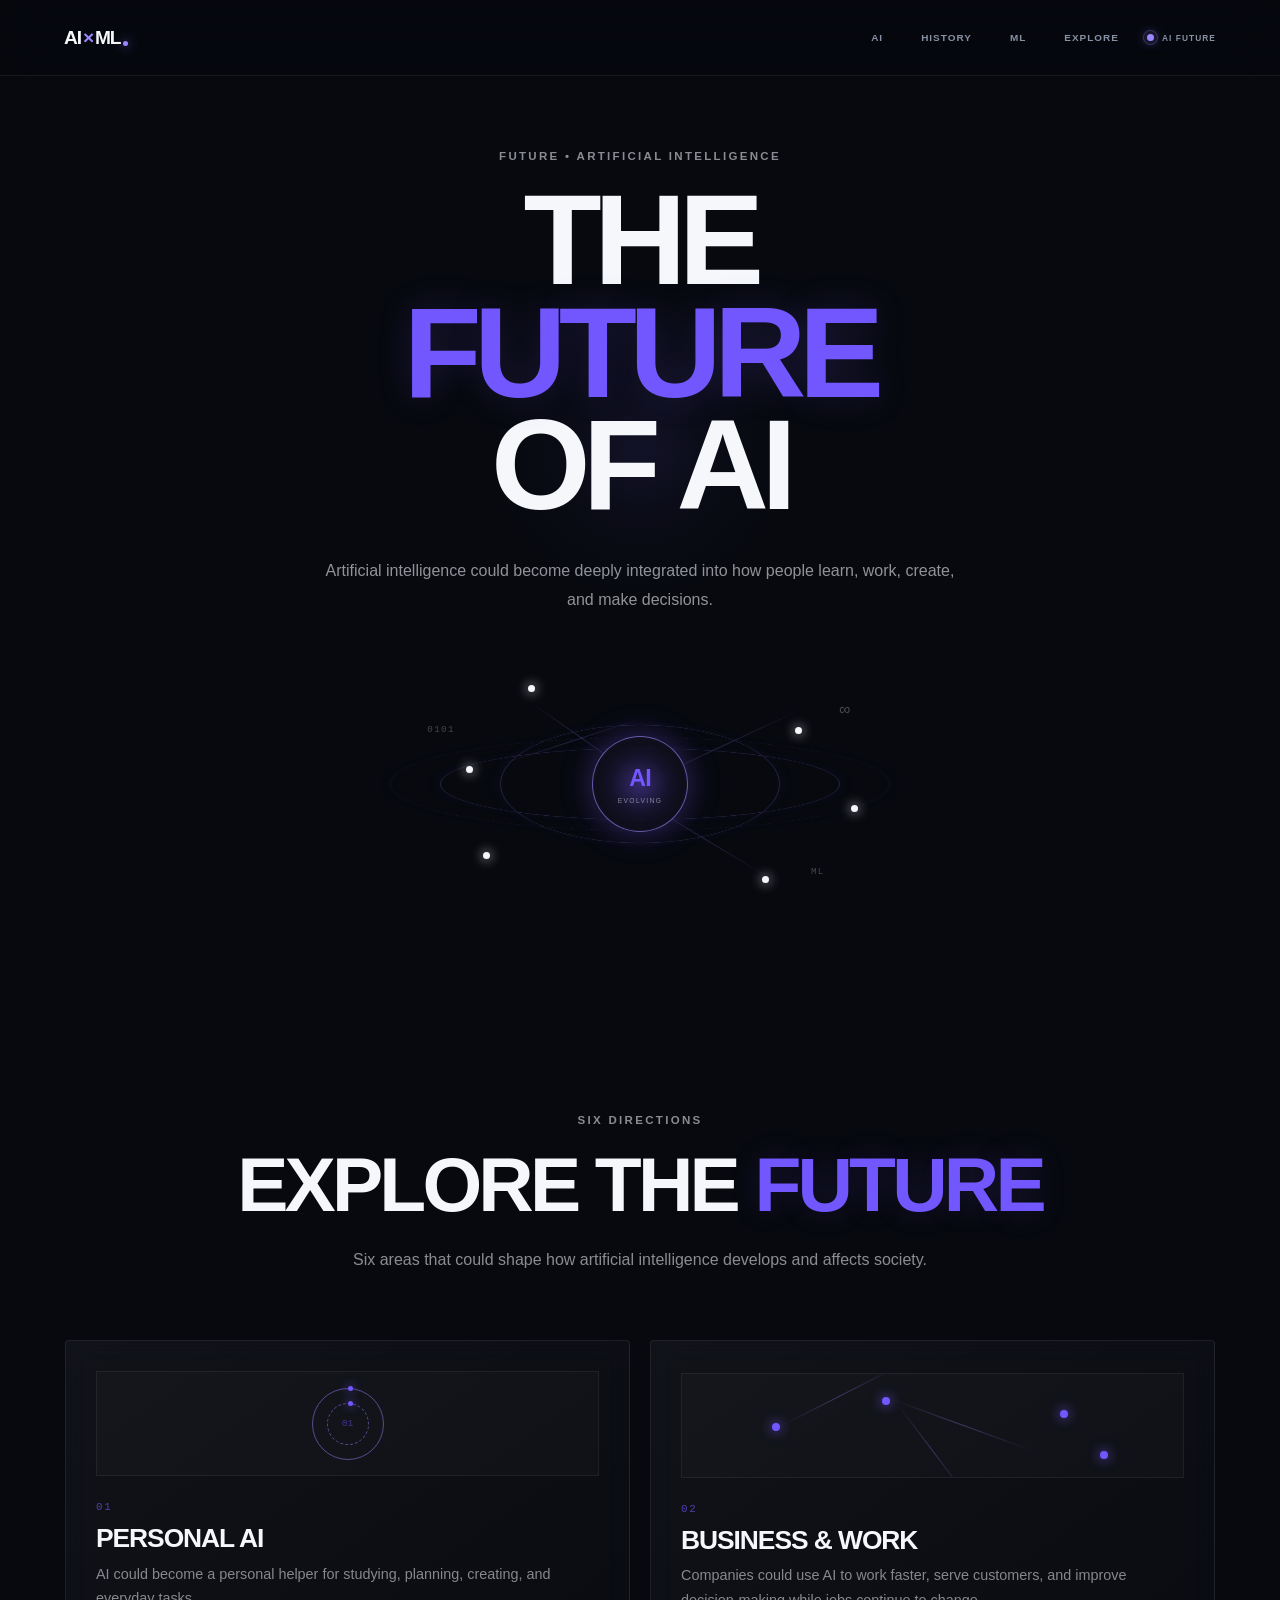
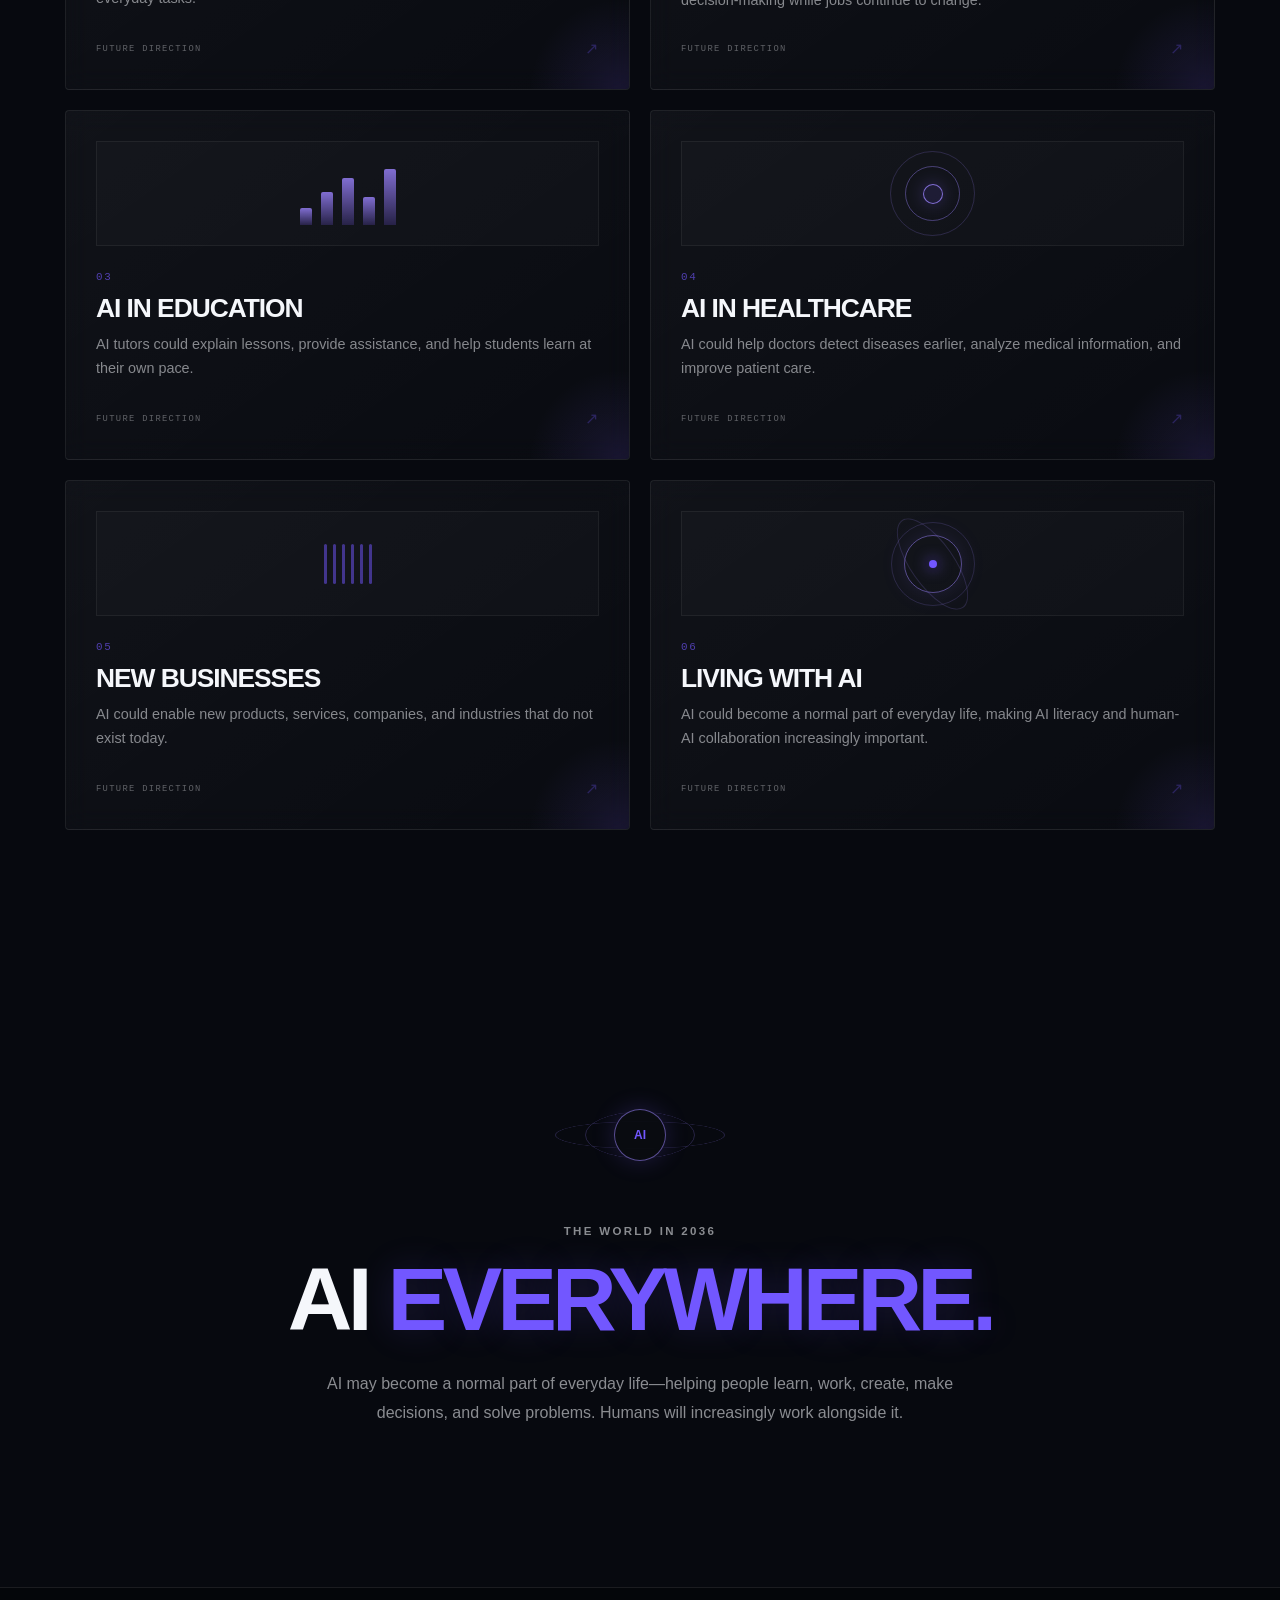
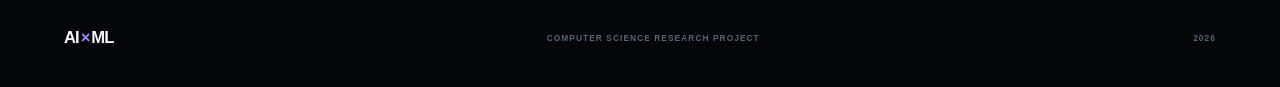
==== commit 4dc1e16a: "Complete AI and ML research website" ====
--- a/ai-future.html
+++ b/ai-future.html
@@ -70,10 +70,10 @@
         <nav class="nav-links">
 
             <a
-                href="index.html#about"
+                href="index.html#ai"
                 class="nav-link"
             >
-                About
+                AI
             </a>
 
 
@@ -81,12 +81,20 @@
                 href="index.html#topics"
                 class="nav-link"
             >
-                Topics
-            </a>
-
-
-            <a
-                href="index.html#explore"
+                History
+            </a>
+
+
+            <a
+                href="index.html#ml"
+                class="nav-link"
+            >
+                ML
+            </a>
+
+
+            <a
+                href="index.html#message"
                 class="nav-link"
             >
                 Explore
@@ -127,10 +135,10 @@
         >
 
             <a
-                href="index.html#about"
+                href="index.html#ai"
                 class="mobile-nav-link"
             >
-                About
+                AI
             </a>
 
 
@@ -138,12 +146,20 @@
                 href="index.html#topics"
                 class="mobile-nav-link"
             >
-                Topics
-            </a>
-
-
-            <a
-                href="index.html#explore"
+                History
+            </a>
+
+
+            <a
+                href="index.html#ml"
+                class="mobile-nav-link"
+            >
+                ML
+            </a>
+
+
+            <a
+                href="index.html#message"
                 class="mobile-nav-link"
             >
                 Explore
@@ -190,8 +206,8 @@
 
 
                 <p class="future-intro">
-                    TYPE HERE — Introduce how artificial intelligence may
-                    develop in the future and how it could change the world.
+                    Artificial intelligence could become deeply integrated
+                    into how people learn, work, create, and make decisions.
                 </p>
 
 
@@ -284,8 +300,8 @@
 
 
                 <p>
-                    TYPE HERE — Explore six areas that could shape the future
-                    of artificial intelligence.
+                    Six areas that could shape how artificial intelligence
+                    develops and affects society.
                 </p>
 
             </div>
@@ -321,13 +337,13 @@
 
 
                     <h3>
-                        TYPE HERE
+                        PERSONAL AI
                     </h3>
 
 
                     <p>
-                        TYPE HERE — Explain this future area and how AI could
-                        affect it.
+                        AI could become a personal helper for studying,
+                        planning, creating, and everyday tasks.
                     </p>
 
 
@@ -371,13 +387,14 @@
 
 
                     <h3>
-                        TYPE HERE
+                        BUSINESS & WORK
                     </h3>
 
 
                     <p>
-                        TYPE HERE — Describe another possible direction for
-                        the future of artificial intelligence.
+                        Companies could use AI to work faster, serve
+                        customers, and improve decision-making while jobs
+                        continue to change.
                     </p>
 
 
@@ -418,13 +435,13 @@
 
 
                     <h3>
-                        TYPE HERE
+                        AI IN EDUCATION
                     </h3>
 
 
                     <p>
-                        TYPE HERE — Explain how AI could continue developing
-                        in this area.
+                        AI tutors could explain lessons, provide assistance,
+                        and help students learn at their own pace.
                     </p>
 
 
@@ -463,13 +480,13 @@
 
 
                     <h3>
-                        TYPE HERE
+                        AI IN HEALTHCARE
                     </h3>
 
 
                     <p>
-                        TYPE HERE — Describe a future possibility and its
-                        potential effects.
+                        AI could help doctors detect diseases earlier,
+                        analyze medical information, and improve patient care.
                     </p>
 
 
@@ -511,13 +528,13 @@
 
 
                     <h3>
-                        TYPE HERE
+                        NEW BUSINESSES
                     </h3>
 
 
                     <p>
-                        TYPE HERE — Explore another way AI could transform
-                        the future.
+                        AI could enable new products, services, companies,
+                        and industries that do not exist today.
                     </p>
 
 
@@ -558,13 +575,14 @@
 
 
                     <h3>
-                        TYPE HERE
+                        LIVING WITH AI
                     </h3>
 
 
                     <p>
-                        TYPE HERE — Finish with a major possibility for the
-                        future of artificial intelligence.
+                        AI could become a normal part of everyday life,
+                        making AI literacy and human-AI collaboration
+                        increasingly important.
                     </p>
 
 
@@ -590,7 +608,7 @@
 
 
         <!-- =========================
-             LOOKING AHEAD
+             THE WORLD IN 2036
         ========================== -->
 
         <section class="future-end">
@@ -608,31 +626,23 @@
 
 
             <div class="future-eyebrow">
-                LOOKING AHEAD
+                THE WORLD IN 2036
             </div>
 
 
             <h2>
-                WHAT WILL
+                AI
                 <span class="accent">
-                    AI BECOME?
+                    EVERYWHERE.
                 </span>
             </h2>
 
 
             <p>
-                TYPE HERE — Connect the possible future of artificial
-                intelligence to the ideas your group researched.
+                AI may become a normal part of everyday life—helping
+                people learn, work, create, make decisions, and solve
+                problems. Humans will increasingly work alongside it.
             </p>
-
-
-            <a
-                href="index.html#topics"
-                class="button button-primary"
-            >
-                Explore More Topics
-                <span>↗</span>
-            </a>
 
         </section>
 
--- a/css/variables.css
+++ b/css/variables.css
@@ -1,69 +1,143 @@
 /* =========================================
-   VARIABLES
+   AI × ML RESEARCH
+   DESIGN SYSTEM
 ========================================= */
 
 :root {
 
     /* =========================================
-       DARK THEME
+       BACKGROUNDS
     ========================================= */
 
-    --background: #080B12;
+    --background: #07090f;
 
-    --surface: #111722;
+    --background-deep: #040509;
 
-    --surface-light: #192131;
+    --surface: #0c1019;
+
+    --surface-light: #121827;
+
+    --surface-bright: #182033;
 
 
     /* =========================================
-       LIGHT THEME
+       LIGHT SECTIONS
     ========================================= */
 
-    --section-light: #E8ECF3;
+    --section-light: #edf0f5;
 
-    --section-light-surface: #F5F7FA;
+    --section-light-alt: #e5e9f0;
 
-    --section-light-surface-alt: #DDE3EC;
+    --section-light-surface: #f7f8fb;
+
+    --section-light-surface-alt: #dfe4ec;
 
 
     /* =========================================
        BORDERS
     ========================================= */
 
-    --border: rgba(255, 255, 255, 0.10);
+    --border:
+        rgba(255, 255, 255, 0.09);
 
-    --border-bright: rgba(255, 255, 255, 0.20);
+    --border-bright:
+        rgba(255, 255, 255, 0.20);
 
-    --light-border: rgba(10, 15, 25, 0.12);
+    --border-accent:
+        rgba(148, 127, 255, 0.35);
 
-    --light-border-bright: rgba(10, 15, 25, 0.20);
+    --light-border:
+        rgba(10, 15, 25, 0.11);
+
+    --light-border-bright:
+        rgba(10, 15, 25, 0.20);
 
 
     /* =========================================
        DARK TEXT
     ========================================= */
 
-    --text: #F4F6FA;
+    --text: #f5f7fb;
 
-    --text-muted: #8993A5;
+    --text-soft: #c8ceda;
+
+    --text-muted: #8791a4;
+
+    --text-dim: #596274;
 
 
     /* =========================================
        LIGHT TEXT
     ========================================= */
 
-    --light-text: #0A0F18;
+    --light-text: #080d16;
 
-    --light-text-muted: #5D6675;
+    --light-text-soft: #252d3b;
+
+    --light-text-muted: #626c7c;
 
 
     /* =========================================
        ACCENT
     ========================================= */
 
-    --accent: #7257FF;
+    --accent: #7257ff;
 
-    --accent-light: #947FFF;
+    --accent-light: #9a87ff;
+
+    --accent-bright: #b4a5ff;
+
+    --accent-blue: #4d7cff;
+
+
+    /* =========================================
+       GRADIENTS
+    ========================================= */
+
+    --gradient-accent:
+        linear-gradient(
+            135deg,
+            #7257ff 0%,
+            #9a87ff 55%,
+            #6e9aff 100%
+        );
+
+    --gradient-dark:
+        linear-gradient(
+            135deg,
+            #07090f 0%,
+            #0b101a 55%,
+            #07090f 100%
+        );
+
+    --gradient-light:
+        linear-gradient(
+            135deg,
+            #edf0f5 0%,
+            #f5f7fa 50%,
+            #e5e9f0 100%
+        );
+
+
+    /* =========================================
+       SHADOWS
+    ========================================= */
+
+    --shadow-small:
+        0 10px 30px
+        rgba(0, 0, 0, 0.12);
+
+    --shadow-medium:
+        0 25px 70px
+        rgba(0, 0, 0, 0.20);
+
+    --shadow-large:
+        0 40px 120px
+        rgba(0, 0, 0, 0.28);
+
+    --shadow-accent:
+        0 20px 80px
+        rgba(114, 87, 255, 0.22);
 
 
     /* =========================================
@@ -72,9 +146,41 @@
 
     --max-width: 1400px;
 
+    --content-width: 1180px;
+
     --page-padding:
         clamp(20px, 5vw, 80px);
 
     --section-padding:
         clamp(90px, 11vw, 170px);
+
+
+    /* =========================================
+       RADIUS
+    ========================================= */
+
+    --radius-small: 4px;
+
+    --radius-medium: 10px;
+
+    --radius-large: 18px;
+
+    --radius-pill: 999px;
+
+
+    /* =========================================
+       TRANSITIONS
+    ========================================= */
+
+    --ease:
+        cubic-bezier(0.16, 1, 0.3, 1);
+
+    --transition-fast:
+        0.2s var(--ease);
+
+    --transition:
+        0.35s var(--ease);
+
+    --transition-slow:
+        0.7s var(--ease);
 }
--- a/css/base.css
+++ b/css/base.css
@@ -11,10 +11,14 @@
 
 html {
     scroll-behavior: smooth;
+
+    background:
+        var(--background-deep);
 }
 
 
 body {
+
     min-width: 280px;
 
     font-family:
@@ -24,9 +28,11 @@
         "Segoe UI",
         sans-serif;
 
-    background: var(--background);
+    background:
+        var(--background);
 
-    color: var(--text);
+    color:
+        var(--text);
 
     overflow-x: hidden;
 
@@ -36,22 +42,133 @@
 }
 
 
+body::selection {
+
+    background:
+        rgba(114, 87, 255, 0.35);
+
+    color:
+        white;
+}
+
+
 a {
+
     color: inherit;
 
     text-decoration: none;
 }
 
 
+button,
+a {
+
+    -webkit-tap-highlight-color:
+        transparent;
+}
+
+
+button {
+
+    font: inherit;
+}
+
+
 img,
 svg {
+
     display: block;
 
     max-width: 100%;
 }
 
 
-button,
-a {
-    -webkit-tap-highlight-color: transparent;
+main {
+
+    position: relative;
+
+    overflow: clip;
+}
+
+
+section {
+
+    position: relative;
+}
+
+
+h1,
+h2,
+h3,
+p {
+
+    overflow-wrap: normal;
+
+    word-break: normal;
+}
+
+
+h1,
+h2,
+h3 {
+
+    text-wrap: balance;
+}
+
+
+p {
+
+    text-wrap: pretty;
+}
+
+
+/* =========================================
+   ACCESSIBILITY
+========================================= */
+
+:focus-visible {
+
+    outline:
+        2px solid
+        var(--accent-light);
+
+    outline-offset: 5px;
+}
+
+
+/* =========================================
+   CUSTOM SCROLLBAR
+========================================= */
+
+::-webkit-scrollbar {
+
+    width: 8px;
+}
+
+
+::-webkit-scrollbar-track {
+
+    background:
+        #06080d;
+}
+
+
+::-webkit-scrollbar-thumb {
+
+    background:
+        linear-gradient(
+            180deg,
+            var(--accent),
+            var(--accent-light)
+        );
+
+    border-radius:
+        999px;
+}
+
+
+::-webkit-scrollbar-thumb:hover {
+
+    background:
+        var(--accent-bright);
 }
--- a/css/layout.css
+++ b/css/layout.css
@@ -1,5 +1,5 @@
 /* =========================================
-   BACKGROUND
+   BACKGROUND SYSTEM
 ========================================= */
 
 .background-grid {
@@ -8,31 +8,54 @@
 
     inset: 0;
 
-    z-index: -5;
+    z-index: -10;
 
     pointer-events: none;
 
     background-image:
         linear-gradient(
-            rgba(255, 255, 255, 0.025) 1px,
+            rgba(255, 255, 255, 0.028) 1px,
             transparent 1px
         ),
         linear-gradient(
             90deg,
-            rgba(255, 255, 255, 0.025) 1px,
+            rgba(255, 255, 255, 0.028) 1px,
             transparent 1px
         );
 
     background-size:
-        clamp(45px, 5vw, 70px)
-        clamp(45px, 5vw, 70px);
+        64px 64px;
 
     mask-image:
         linear-gradient(
             to bottom,
             black 0%,
-            transparent 80%
-        );
+            black 35%,
+            transparent 90%
+        );
+
+    opacity:
+        0.75;
+
+    animation:
+        grid-drift
+        24s
+        linear
+        infinite;
+}
+
+
+@keyframes grid-drift {
+
+    from {
+        background-position:
+            0 0;
+    }
+
+    to {
+        background-position:
+            64px 64px;
+    }
 }
 
 
@@ -41,43 +64,78 @@
     position: fixed;
 
     width:
-        clamp(300px, 45vw, 650px);
+        clamp(300px, 45vw, 700px);
 
     height:
-        clamp(300px, 45vw, 650px);
-
-    border-radius: 50%;
+        clamp(300px, 45vw, 700px);
+
+    border-radius:
+        50%;
 
     filter:
         blur(
-            clamp(80px, 10vw, 140px)
-        );
-
-    opacity: 0.15;
-
-    pointer-events: none;
-
-    z-index: -4;
+            clamp(90px, 12vw, 160px)
+        );
+
+    opacity:
+        0.12;
+
+    pointer-events:
+        none;
+
+    z-index:
+        -9;
+
+    animation:
+        ambient-glow
+        12s
+        ease-in-out
+        infinite alternate;
 }
 
 
 .glow-one {
 
-    top: -250px;
-
-    left: -200px;
-
-    background: var(--accent);
+    top:
+        -300px;
+
+    left:
+        -250px;
+
+    background:
+        var(--accent);
 }
 
 
 .glow-two {
 
-    right: -250px;
-
-    top: 35%;
-
-    background: #2d6cff;
+    top:
+        40%;
+
+    right:
+        -300px;
+
+    background:
+        var(--accent-blue);
+
+    animation-delay:
+        -5s;
+}
+
+
+@keyframes ambient-glow {
+
+    from {
+        transform:
+            translate3d(0, 0, 0)
+            scale(1);
+    }
+
+    to {
+        transform:
+            translate3d(30px, 25px, 0)
+            scale(1.08);
+    }
 }
 
 
@@ -91,67 +149,163 @@
     position: fixed;
 
     top: 0;
-
     left: 0;
-
     right: 0;
 
-    min-height: 76px;
+    min-height:
+        76px;
 
     padding:
         12px var(--page-padding);
 
-    display: flex;
-
-    align-items: center;
-
-    gap: 25px;
-
-    z-index: 100;
+    display:
+        flex;
+
+    align-items:
+        center;
+
+    gap:
+        28px;
+
+    z-index:
+        100;
 
     border-bottom:
-        1px solid var(--border);
-
-    background:
-        rgba(8, 11, 18, 0.78);
-
-    backdrop-filter: blur(18px);
-
-    -webkit-backdrop-filter: blur(18px);
+        1px solid
+        rgba(255, 255, 255, 0.07);
+
+    background:
+        rgba(5, 7, 12, 0.62);
+
+    backdrop-filter:
+        blur(22px)
+        saturate(140%);
+
+    -webkit-backdrop-filter:
+        blur(22px)
+        saturate(140%);
+
+    transition:
+        background var(--transition),
+        border-color var(--transition),
+        box-shadow var(--transition);
+}
+
+
+.navbar::before {
+
+    content: "";
+
+    position: absolute;
+
+    left: 0;
+    right: 0;
+
+    bottom: -1px;
+
+    height: 1px;
+
+    background:
+        linear-gradient(
+            90deg,
+            transparent,
+            rgba(148, 127, 255, 0.28),
+            transparent
+        );
+
+    opacity:
+        0;
+
+    transition:
+        opacity var(--transition);
+}
+
+
+.navbar-scrolled {
+
+    background:
+        rgba(5, 7, 12, 0.90);
+
+    border-color:
+        rgba(148, 127, 255, 0.14);
+
+    box-shadow:
+        0 15px 60px
+        rgba(0, 0, 0, 0.28);
+}
+
+
+.navbar-scrolled::before {
+
+    opacity:
+        1;
 }
 
 
 .logo {
+
+    position: relative;
 
     flex-shrink: 0;
 
     font-size:
         clamp(1rem, 1.5vw, 1.25rem);
 
-    font-weight: 800;
-
-    letter-spacing: -0.05em;
+    font-weight:
+        850;
+
+    letter-spacing:
+        -0.06em;
+}
+
+
+.logo::after {
+
+    content: "";
+
+    position: absolute;
+
+    width: 5px;
+    height: 5px;
+
+    right: -8px;
+    bottom: 3px;
+
+    border-radius:
+        50%;
+
+    background:
+        var(--accent-light);
+
+    box-shadow:
+        0 0 12px
+        var(--accent-light);
 }
 
 
 .logo span {
 
-    color: var(--accent-light);
-
-    margin: 0 2px;
+    color:
+        var(--accent-light);
+
+    margin:
+        0 2px;
 }
 
 
 .nav-links {
 
-    display: flex;
-
-    align-items: center;
+    display:
+        flex;
+
+    align-items:
+        center;
 
     gap:
-        clamp(18px, 3vw, 40px);
-
-    margin-left: auto;
+        clamp(18px, 3vw, 38px);
+
+    margin-left:
+        auto;
 }
 
 
@@ -159,37 +313,99 @@
 
     flex-shrink: 0;
 
-    display: flex;
-
-    align-items: center;
-
-    gap: 8px;
-
-    color: var(--text-muted);
+    display:
+        flex;
+
+    align-items:
+        center;
+
+    gap:
+        8px;
+
+    color:
+        var(--text-muted);
 
     font-size:
-        clamp(0.48rem, 0.65vw, 0.65rem);
-
-    letter-spacing: 0.12em;
-
-    white-space: nowrap;
+        clamp(0.48rem, 0.65vw, 0.62rem);
+
+    font-weight:
+        600;
+
+    letter-spacing:
+        0.13em;
+
+    white-space:
+        nowrap;
 }
 
 
 .status-dot {
 
-    width: 7px;
-
-    height: 7px;
+    position: relative;
+
+    width:
+        7px;
+
+    height:
+        7px;
 
     flex-shrink: 0;
 
-    border-radius: 50%;
-
-    background: var(--accent-light);
+    border-radius:
+        50%;
+
+    background:
+        var(--accent-light);
 
     box-shadow:
-        0 0 10px var(--accent-light);
+        0 0 12px
+        var(--accent-light);
+}
+
+
+.status-dot::after {
+
+    content: "";
+
+    position: absolute;
+
+    inset:
+        -4px;
+
+    border:
+        1px solid
+        rgba(148, 127, 255, 0.3);
+
+    border-radius:
+        50%;
+
+    animation:
+        status-pulse
+        2s
+        ease-out
+        infinite;
+}
+
+
+@keyframes status-pulse {
+
+    0% {
+
+        transform:
+            scale(0.7);
+
+        opacity:
+            0.8;
+    }
+
+    100% {
+
+        transform:
+            scale(1.8);
+
+        opacity:
+            0;
+    }
 }
 
 
@@ -200,37 +416,67 @@
 
 .section {
 
-    position: relative;
-
-    isolation: isolate;
-
-    width: min(
-        100%,
-        var(--max-width)
-    );
-
-    margin: 0 auto;
+    position:
+        relative;
+
+    isolation:
+        isolate;
+
+    width:
+        min(
+            100%,
+            var(--max-width)
+        );
+
+    margin:
+        0 auto;
 
     padding:
-        var(--section-padding)
+        clamp(105px, 10vw, 150px)
         var(--page-padding);
 }
 
 
-/* =========================================
-   ALTERNATING SECTION BACKGROUNDS
-========================================= */
-
-/*
-    DARK
-    Hero
-*/
+.section::after {
+
+    content: "";
+
+    position: absolute;
+
+    left:
+        var(--page-padding);
+
+    right:
+        var(--page-padding);
+
+    bottom:
+        0;
+
+    height:
+        1px;
+
+    background:
+        linear-gradient(
+            90deg,
+            transparent,
+            var(--border),
+            transparent
+        );
+
+    opacity:
+        0.6;
+}
+
+
+
+/* =========================================
+   HERO BACKGROUND
+========================================= */
 
 .hero {
 
-    position: relative;
-
-    isolation: isolate;
+    isolation:
+        isolate;
 }
 
 
@@ -241,31 +487,73 @@
     position: absolute;
 
     top: 0;
-
     bottom: 0;
 
     left: 50%;
 
-    width: 100vw;
-
-    transform: translateX(-50%);
-
-    background:
+    width:
+        100vw;
+
+    transform:
+        translateX(-50%);
+
+    background:
+        radial-gradient(
+            circle at 72% 40%,
+            rgba(114, 87, 255, 0.09),
+            transparent 28%
+        ),
+
         linear-gradient(
             135deg,
-            #080B12 0%,
-            #0A0E17 55%,
-            #080B12 100%
-        );
-
-    z-index: -1;
-}
-
-
-/*
-    LIGHT
-    About
-*/
+            #06080d 0%,
+            #0a0e17 55%,
+            #07090f 100%
+        );
+
+    z-index:
+        -2;
+}
+
+
+.hero::after {
+
+    content: "";
+
+    position: absolute;
+
+    left: 50%;
+
+    bottom: 0;
+
+    width:
+        100vw;
+
+    height:
+        220px;
+
+    transform:
+        translateX(-50%);
+
+    background:
+        linear-gradient(
+            to bottom,
+            transparent,
+            #07090f
+        );
+
+    z-index:
+        -1;
+
+    pointer-events:
+        none;
+}
+
+
+
+/* =========================================
+   ABOUT — LIGHT
+========================================= */
 
 .about-section::before {
 
@@ -274,204 +562,326 @@
     position: absolute;
 
     top: 0;
-
     bottom: 0;
 
     left: 50%;
 
-    width: 100vw;
-
-    transform: translateX(-50%);
-
-    background:
+    width:
+        100vw;
+
+    transform:
+        translateX(-50%);
+
+    background:
+        var(--gradient-light);
+
+    border-top:
+        1px solid
+        var(--light-border);
+
+    border-bottom:
+        1px solid
+        var(--light-border);
+
+    z-index:
+        -1;
+}
+
+
+.about-section::after {
+
+    background:
+        linear-gradient(
+            90deg,
+            transparent,
+            rgba(10, 15, 25, 0.12),
+            transparent
+        );
+}
+
+
+
+/* =========================================
+   TOPICS — DARK
+========================================= */
+
+.topics-section::before {
+
+    content: "";
+
+    position: absolute;
+
+    top: 0;
+    bottom: 0;
+
+    left: 50%;
+
+    width:
+        100vw;
+
+    transform:
+        translateX(-50%);
+
+    background:
+        radial-gradient(
+            circle at 50% 100%,
+            rgba(114, 87, 255, 0.07),
+            transparent 35%
+        ),
+
+        var(--gradient-dark);
+
+    border-top:
+        1px solid
+        var(--border);
+
+    border-bottom:
+        1px solid
+        var(--border);
+
+    z-index:
+        -1;
+}
+
+
+
+/* =========================================
+   VISUAL / ML — LIGHT
+========================================= */
+
+.visual-section {
+
+    position:
+        relative;
+
+    isolation:
+        isolate;
+
+    padding:
+        clamp(100px, 10vw, 150px)
+        var(--page-padding);
+
+    background:
+        var(--gradient-light);
+
+    border-top:
+        1px solid
+        var(--light-border);
+
+    border-bottom:
+        1px solid
+        var(--light-border);
+
+    color:
+        var(--light-text);
+}
+
+
+.visual-section::before {
+
+    content: "";
+
+    position: absolute;
+
+    inset:
+        0;
+
+    background-image:
+        linear-gradient(
+            rgba(10, 15, 25, 0.035) 1px,
+            transparent 1px
+        ),
+
+        linear-gradient(
+            90deg,
+            rgba(10, 15, 25, 0.035) 1px,
+            transparent 1px
+        );
+
+    background-size:
+        60px 60px;
+
+    mask-image:
+        linear-gradient(
+            to bottom,
+            transparent,
+            black 20%,
+            black 80%,
+            transparent
+        );
+
+    z-index:
+        -1;
+
+    pointer-events:
+        none;
+}
+
+
+
+/* =========================================
+   FINAL SECTION — DARK
+========================================= */
+
+.final-section {
+
+    position:
+        relative;
+
+    isolation:
+        isolate;
+
+    min-height:
+        clamp(500px, 70vh, 780px);
+
+    padding:
+        clamp(100px, 10vw, 150px)
+        var(--page-padding);
+
+    display:
+        flex;
+
+    align-items:
+        center;
+
+    justify-content:
+        center;
+
+    background:
+        radial-gradient(
+            circle at 50% 50%,
+            rgba(114, 87, 255, 0.10),
+            transparent 32%
+        ),
+
         linear-gradient(
             135deg,
-            #E8ECF3 0%,
-            #EEF1F6 50%,
-            #E3E8F0 100%
-        );
-
-    border-top:
-        1px solid var(--light-border);
-
-    border-bottom:
-        1px solid var(--light-border);
-
-    z-index: -1;
-}
-
-
-/*
-    DARK
-    Topics
-*/
-
-.topics-section::before {
+            #06080d,
+            #0a0e17,
+            #06080d
+        );
+
+    color:
+        var(--text);
+
+    overflow:
+        hidden;
+}
+
+
+.final-section::after {
 
     content: "";
 
     position: absolute;
 
-    top: 0;
-
-    bottom: 0;
-
-    left: 50%;
-
-    width: 100vw;
-
-    transform: translateX(-50%);
-
-    background:
-        linear-gradient(
-            135deg,
-            #080B12 0%,
-            #0B1019 50%,
-            #080B12 100%
-        );
-
-    border-top:
-        1px solid var(--border);
-
-    border-bottom:
-        1px solid var(--border);
-
-    z-index: -1;
-}
-
-
-/*
-    LIGHT
-    Visual
-*/
-
-.visual-section {
-
-    position: relative;
-
-    isolation: isolate;
-
-    background:
-        linear-gradient(
-            135deg,
-            #E8ECF3 0%,
-            #EEF1F6 50%,
-            #E3E8F0 100%
-        );
-
-    border-top:
-        1px solid var(--light-border);
-
-    border-bottom:
-        1px solid var(--light-border);
-
-    color: var(--light-text);
-}
-
-
-/*
-    DARK
-    Final
-*/
-
-.final-section {
-
-    position: relative;
-
-    isolation: isolate;
-
-    background:
-        linear-gradient(
-            135deg,
-            #080B12 0%,
-            #0A0E17 50%,
-            #080B12 100%
-        );
-
-    color: var(--text);
-}
-
-
-
-/* =========================================
-   SECTION HEADERS
-========================================= */
-
-.section-header {
-
-    display: flex;
-
-    align-items: flex-start;
+    inset:
+        12%;
+
+    border:
+        1px solid
+        rgba(148, 127, 255, 0.08);
+
+    border-radius:
+        50%;
+
+    transform:
+        rotate(-8deg);
+
+    box-shadow:
+        0 0 100px
+        rgba(114, 87, 255, 0.06);
+
+    pointer-events:
+        none;
+}
+
+
+
+/* =========================================
+   VISUAL CONTAINER
+========================================= */
+
+.visual-container {
+
+    position:
+        relative;
+
+    width:
+        min(
+            100%,
+            var(--content-width)
+        );
+
+    min-height:
+        540px;
+
+    margin:
+        0 auto;
+
+    display:
+        grid;
+
+    grid-template-columns:
+        minmax(0, 0.82fr)
+        minmax(0, 1.18fr);
+
+    align-items:
+        center;
 
     gap:
-        clamp(18px, 2.5vw, 30px);
-
-    margin-bottom:
-        clamp(45px, 6vw, 70px);
-}
-
-
-.section-number {
-
-    flex-shrink: 0;
-
-    color: var(--accent-light);
-
-    font-size:
-        clamp(0.55rem, 0.75vw, 0.7rem);
-
-    font-weight: 700;
-
-    letter-spacing: 0.12em;
-
-    padding-top: 9px;
-}
-
-
-/* LIGHT SECTION HEADER */
-
-.about-section .section-header {
-
-    color: var(--light-text);
-}
-
-
-.about-section .section-eyebrow {
-
-    color: var(--accent);
-}
-
-
-.about-section .section-number {
-
-    color: var(--accent);
-}
-
-
-
-/* =========================================
-   ABOUT LAYOUT
+        clamp(50px, 7vw, 100px);
+}
+
+
+.visual-network {
+
+    position:
+        relative;
+
+    width:
+        min(
+            100%,
+            600px
+        );
+
+    aspect-ratio:
+        1 / 1;
+
+    margin:
+        auto;
+}
+
+
+
+/* =========================================
+   AI GRID
 ========================================= */
 
 .about-grid {
 
-    display: grid;
+    display:
+        grid;
 
     grid-template-columns:
-        minmax(0, 1.5fr)
-        minmax(0, 1fr);
-
-    gap: 20px;
+        minmax(0, 1.25fr)
+        minmax(260px, 0.75fr);
+
+    gap:
+        18px;
 }
 
 
 .placeholder-stack {
 
-    display: flex;
-
-    flex-direction: column;
-
-    gap: 20px;
+    display:
+        flex;
+
+    flex-direction:
+        column;
+
+    gap:
+        18px;
 }
 
 
@@ -482,88 +892,55 @@
 
 .topic-grid {
 
-    display: grid;
+    display:
+        grid;
 
     grid-template-columns:
         repeat(
-            auto-fit,
-            minmax(
-                min(100%, 240px),
-                1fr
-            )
-        );
-
-    gap: 14px;
-}
-
-
-
-/* =========================================
-   VISUAL SECTION LAYOUT
-========================================= */
-
-.visual-container {
-
-    width: min(
-        100%,
-        var(--max-width)
-    );
+            4,
+            minmax(0, 1fr)
+        );
+
+    gap:
+        14px;
+}
+
+
+
+/* =========================================
+   FOOTER
+========================================= */
+
+.footer {
+
+    position:
+        relative;
 
     min-height:
-        clamp(500px, 55vw, 650px);
-
-    margin: 0 auto;
-
-    display: grid;
-
-    grid-template-columns:
-        minmax(0, 0.8fr)
-        minmax(0, 1.2fr);
-
-    align-items: center;
-
-    gap:
-        clamp(50px, 8vw, 120px);
-}
-
-
-.visual-network {
-
-    position: relative;
-
-    width: min(
-        100%,
-        650px
-    );
-
-    aspect-ratio: 1 / 1;
-
-    margin: auto;
-}
-
-
-
-/* =========================================
-   FOOTER
-========================================= */
-
-.footer {
-
-    min-height: 100px;
+        100px;
 
     padding:
         30px var(--page-padding);
 
     border-top:
-        1px solid var(--border);
-
-    background: #06090F;
-
-    display: flex;
-
-    align-items: center;
-
-    justify-content: space-between;
-
-    gap: 20px;
+        1px solid
+        var(--border);
+
+    background:
+        #04060a;
+
+    display:
+        flex;
+
+    align-items:
+        center;
+
+    justify-content:
+        space-between;
+
+    gap:
+        20px;
+
+    z-index:
+        2;
 }
--- a/css/components.css
+++ b/css/components.css
@@ -4,58 +4,85 @@
 
 .nav-link {
 
-    position: relative;
-
-    padding: 10px 0;
-
-    color: var(--text-muted);
-
-    font-size:
-        clamp(0.62rem, 0.8vw, 0.78rem);
-
-    font-weight: 600;
-
-    letter-spacing: 0.08em;
-
-    text-transform: uppercase;
-
-    white-space: nowrap;
+    position:
+        relative;
+
+    padding:
+        10px 0;
+
+    color:
+        var(--text-muted);
+
+    font-size:
+        clamp(0.60rem, 0.78vw, 0.72rem);
+
+    font-weight:
+        650;
+
+    letter-spacing:
+        0.10em;
+
+    text-transform:
+        uppercase;
+
+    white-space:
+        nowrap;
 
     transition:
-        color 0.25s ease;
-}
-
-
-.nav-link::after {
+        color var(--transition-fast);
+}
+
+
+.nav-link::before {
 
     content: "";
 
-    position: absolute;
-
-    left: 0;
-
-    bottom: 2px;
-
-    width: 0;
-
-    height: 1px;
-
-    background: var(--accent-light);
+    position:
+        absolute;
+
+    left:
+        50%;
+
+    bottom:
+        0;
+
+    width:
+        4px;
+
+    height:
+        4px;
+
+    border-radius:
+        50%;
+
+    background:
+        var(--accent-light);
+
+    transform:
+        translateX(-50%)
+        scale(0);
+
+    box-shadow:
+        0 0 10px
+        var(--accent-light);
 
     transition:
-        width 0.25s ease;
+        transform var(--transition-fast);
 }
 
 
 .nav-link:hover {
 
-    color: var(--text);
-}
-
-
-.nav-link:hover::after {
-
-    width: 100%;
+    color:
+        var(--text);
+}
+
+
+.nav-link:hover::before {
+
+    transform:
+        translateX(-50%)
+        scale(1);
 }
 
 
@@ -66,71 +93,109 @@
 
 .button {
 
-    position: relative;
-
-    overflow: hidden;
-
-    min-height: 48px;
-
-    display: inline-flex;
-
-    align-items: center;
-
-    justify-content: center;
-
-    gap: 12px;
+    position:
+        relative;
+
+    overflow:
+        hidden;
+
+    min-height:
+        48px;
+
+    display:
+        inline-flex;
+
+    align-items:
+        center;
+
+    justify-content:
+        center;
+
+    gap:
+        11px;
 
     padding:
-        10px
-        clamp(16px, 2vw, 22px);
+        10px 20px;
 
     border:
-        1px solid var(--border);
-
-    font-size:
-        clamp(0.6rem, 0.75vw, 0.72rem);
-
-    font-weight: 700;
-
-    letter-spacing: 0.08em;
-
-    text-transform: uppercase;
+        1px solid
+        var(--border);
+
+    border-radius:
+        var(--radius-small);
+
+    font-size:
+        clamp(0.58rem, 0.72vw, 0.68rem);
+
+    font-weight:
+        750;
+
+    letter-spacing:
+        0.09em;
+
+    text-transform:
+        uppercase;
 
     transition:
-        transform 0.25s ease,
-        border-color 0.25s ease,
-        background 0.25s ease;
+        transform var(--transition),
+        border-color var(--transition),
+        background var(--transition),
+        box-shadow var(--transition);
+}
+
+
+.button span {
+
+    font-size:
+        1.1em;
+
+    transition:
+        transform var(--transition);
 }
 
 
 .button:hover {
 
-    transform: translateY(-3px);
+    transform:
+        translateY(-3px);
 
     border-color:
         var(--border-bright);
+
+    box-shadow:
+        var(--shadow-medium);
+}
+
+
+.button:hover span {
+
+    transform:
+        translateX(4px);
 }
 
 
 .button-primary {
 
-    background: var(--accent);
-
-    border-color: var(--accent);
-
-    color: white;
+    background:
+        var(--gradient-accent);
+
+    border-color:
+        rgba(154, 135, 255, 0.8);
+
+    color:
+        white;
 
     box-shadow:
-        0 10px 40px
+        0 15px 45px
         rgba(114, 87, 255, 0.22);
 }
 
 
 .button-primary:hover {
 
-    background: var(--accent-light);
-
-    border-color: var(--accent-light);
+    box-shadow:
+        0 20px 65px
+        rgba(114, 87, 255, 0.34);
 }
 
 
@@ -139,7 +204,11 @@
     background:
         rgba(255, 255, 255, 0.035);
 
-    color: var(--text);
+    color:
+        var(--text-soft);
+
+    backdrop-filter:
+        blur(10px);
 }
 
 
@@ -148,89 +217,185 @@
    SECTION HEADERS
 ========================================= */
 
-.eyebrow,
-.section-eyebrow {
-
-    color: var(--accent-light);
-
-    font-size:
-        clamp(0.52rem, 0.75vw, 0.68rem);
-
-    font-weight: 700;
-
-    letter-spacing: 0.18em;
-
-    text-transform: uppercase;
+.section-header {
+
+    position:
+        relative;
+
+    display:
+        flex;
+
+    align-items:
+        flex-start;
+
+    gap:
+        clamp(16px, 2.2vw, 26px);
 
     margin-bottom:
-        clamp(16px, 2vw, 22px);
+        clamp(38px, 5vw, 55px);
+}
+
+
+.section-number {
+
+    position:
+        relative;
+
+    flex-shrink:
+        0;
+
+    padding-top:
+        8px;
+
+    color:
+        var(--accent-light);
+
+    font-size:
+        clamp(0.55rem, 0.75vw, 0.68rem);
+
+    font-weight:
+        750;
+
+    letter-spacing:
+        0.12em;
+}
+
+
+.section-number::after {
+
+    content: "";
+
+    display:
+        block;
+
+    width:
+        22px;
+
+    height:
+        1px;
+
+    margin-top:
+        9px;
+
+    background:
+        var(--accent);
 }
 
 
 .section-header h2 {
 
+    max-width:
+        850px;
+
     font-size:
         clamp(
-            2.1rem,
+            2.15rem,
             5vw,
-            5rem
+            5.2rem
         );
 
-    line-height: 0.95;
-
-    letter-spacing: -0.055em;
-
-    overflow-wrap: normal;
-
-    word-break: normal;
-}
-
-
-/* LIGHT SECTION */
+    line-height:
+        0.91;
+
+    letter-spacing:
+        -0.06em;
+
+    font-weight:
+        820;
+
+    text-wrap:
+        balance;
+}
+
+
+.section-eyebrow,
+.eyebrow {
+
+    color:
+        var(--accent-light);
+
+    font-size:
+        clamp(0.52rem, 0.72vw, 0.66rem);
+
+    font-weight:
+        750;
+
+    letter-spacing:
+        0.19em;
+
+    text-transform:
+        uppercase;
+
+    margin-bottom:
+        15px;
+}
+
 
 .about-section .section-header h2 {
 
-    color: var(--light-text);
+    color:
+        var(--light-text);
+}
+
+
+.about-section .section-eyebrow,
+.visual-section .section-eyebrow {
+
+    color:
+        var(--accent);
+}
+
+
+.about-section .section-number {
+
+    color:
+        var(--accent);
 }
 
 
 
 /* =========================================
-   ABOUT CARDS
+   AI MAIN CARD
 ========================================= */
 
-.large-placeholder-card,
-.small-placeholder-card {
-
-    position: relative;
+.large-placeholder-card {
+
+    position:
+        relative;
+
+    min-height:
+        325px;
+
+    padding:
+        clamp(25px, 3vw, 38px);
 
     border:
-        1px solid var(--light-border);
+        1px solid
+        rgba(10, 15, 25, 0.11);
+
+    border-radius:
+        var(--radius-large);
 
     background:
         linear-gradient(
             145deg,
-            rgba(255, 255, 255, 0.75),
-            rgba(255, 255, 255, 0.45)
+            rgba(255, 255, 255, 0.93),
+            rgba(255, 255, 255, 0.62)
         );
 
-    color: var(--light-text);
-
-    overflow: hidden;
+    color:
+        var(--light-text);
+
+    overflow:
+        hidden;
 
     box-shadow:
-        0 20px 60px
-        rgba(20, 30, 45, 0.06);
-}
-
-
-.large-placeholder-card {
-
-    min-height:
-        clamp(350px, 35vw, 430px);
-
-    padding:
-        clamp(25px, 3vw, 40px);
+        0 25px 70px
+        rgba(20, 30, 45, 0.075);
+
+    transition:
+        border-color var(--transition),
+        box-shadow var(--transition);
 }
 
 
@@ -238,464 +403,64 @@
 
     content: "";
 
-    position: absolute;
+    position:
+        absolute;
 
     width:
-        clamp(200px, 25vw, 300px);
+        260px;
 
     height:
-        clamp(200px, 25vw, 300px);
-
-    right: -100px;
-
-    bottom: -100px;
-
-    border-radius: 50%;
+        260px;
+
+    right:
+        -125px;
+
+    bottom:
+        -125px;
 
     border:
-        1px solid var(--light-border);
+        1px solid
+        rgba(114, 87, 255, 0.14);
+
+    border-radius:
+        50%;
 
     box-shadow:
-        0 0 0 40px
-        rgba(114, 87, 255, 0.035),
-
-        0 0 0 80px
-        rgba(114, 87, 255, 0.02);
-}
-
-
-.card-number {
-
-    color: var(--light-text-muted);
-
-    font-size:
-        clamp(0.55rem, 0.7vw, 0.65rem);
-
-    letter-spacing: 0.12em;
-}
-
-
-.card-content {
-
-    position: absolute;
+        0 0 0 35px
+            rgba(114, 87, 255, 0.025),
+
+        0 0 0 70px
+            rgba(114, 87, 255, 0.018);
+
+    pointer-events:
+        none;
+}
+
+
+.large-placeholder-card::after {
+
+    content: "";
+
+    position:
+        absolute;
+
+    width:
+        180px;
+
+    height:
+        180px;
 
     left:
-        clamp(25px, 3vw, 40px);
-
-    right:
-        clamp(25px, 3vw, 40px);
-
-    bottom:
-        clamp(25px, 3vw, 40px);
-
-    max-width: 500px;
-}
-
-
-.card-label {
-
-    display: block;
-
-    color: var(--accent);
-
-    font-size:
-        clamp(0.52rem, 0.7vw, 0.62rem);
-
-    font-weight: 700;
-
-    letter-spacing: 0.14em;
-
-    margin-bottom: 12px;
-}
-
-
-.card-content h3 {
-
-    font-size:
-        clamp(1.7rem, 2.5vw, 2.3rem);
-
-    letter-spacing: -0.04em;
-
-    margin-bottom: 12px;
-
-    color: var(--light-text);
-
-    overflow-wrap: normal;
-}
-
-
-.card-content p {
-
-    color: var(--light-text-muted);
-
-    line-height: 1.6;
-
-    font-size:
-        clamp(0.8rem, 1vw, 1rem);
-}
-
-
-.small-placeholder-card {
-
-    flex: 1;
-
-    min-height: 170px;
-
-    padding:
-        clamp(25px, 3vw, 35px);
-
-    display: flex;
-
-    flex-direction: column;
-
-    justify-content: flex-end;
-
-    transition:
-        transform 0.3s ease,
-        border-color 0.3s ease;
-}
-
-
-.small-placeholder-card:hover {
-
-    transform: translateX(6px);
-
-    border-color:
-        rgba(114, 87, 255, 0.35);
-}
-
-
-.small-placeholder-card strong {
-
-    font-size:
-        clamp(1.35rem, 2vw, 1.7rem);
-
-    letter-spacing: -0.04em;
-
-    color: var(--light-text);
-
-    overflow-wrap: normal;
-}
-
-
-
-/* =========================================
-   TOPIC CARDS
-========================================= */
-
-.topic-card {
-
-    position: relative;
-
-    min-height:
-        clamp(280px, 30vw, 340px);
-
-    padding:
-        clamp(20px, 2vw, 25px);
-
-    display: flex;
-
-    flex-direction: column;
-
-    border:
-        1px solid var(--border);
-
-    background:
-        linear-gradient(
-            145deg,
-            #111722,
-            #0D121B
-        );
-
-    color: var(--text);
-
-    overflow: hidden;
-
-    transition:
-        transform 0.35s ease,
-        border-color 0.35s ease,
-        background 0.35s ease;
-}
-
-
-.topic-card:hover {
-
-    transform: translateY(-8px);
-
-    border-color:
-        rgba(148, 127, 255, 0.4);
-
-    background:
-        linear-gradient(
-            145deg,
-            #172030,
-            #101620
-        );
-}
-
-
-.topic-card.featured {
-
-    background:
-        linear-gradient(
-            145deg,
-            rgba(114, 87, 255, 0.18),
-            #101620
-        );
-}
-
-
-.topic-top {
-
-    display: flex;
-
-    align-items: center;
-
-    justify-content: space-between;
-}
-
-
-.topic-number {
-
-    color: var(--text-muted);
-
-    font-size:
-        clamp(0.52rem, 0.7vw, 0.62rem);
-
-    letter-spacing: 0.1em;
-}
-
-
-.topic-arrow {
-
-    font-size: 1.2rem;
-
-    color: var(--text-muted);
-
-    transition:
-        transform 0.3s ease,
-        color 0.3s ease;
-}
-
-
-.topic-card:hover .topic-arrow {
-
-    transform:
-        translate(4px, -4px);
-
-    color: var(--accent-light);
-}
-
-
-.topic-icon {
-
-    margin-top: auto;
-
-    margin-bottom: 30px;
-
-    width:
-        clamp(60px, 6vw, 70px);
-
-    height:
-        clamp(60px, 6vw, 70px);
-
-    display: flex;
-
-    align-items: center;
-
-    justify-content: center;
-
-    border:
-        1px solid var(--border);
-
-    color: var(--accent-light);
-
-    font-size:
-        clamp(0.7rem, 0.9vw, 0.8rem);
-
-    font-weight: 800;
-
-    letter-spacing: 0.05em;
-
-    background:
-        rgba(114, 87, 255, 0.08);
-}
-
-
-.topic-card h3 {
-
-    font-size:
-        clamp(1.15rem, 1.5vw, 1.35rem);
-
-    letter-spacing: -0.03em;
-
-    margin-bottom: 10px;
-
-    color: var(--text);
-
-    overflow-wrap: normal;
-}
-
-
-.topic-card p {
-
-    color: var(--text-muted);
-
-    font-size:
-        clamp(0.72rem, 0.9vw, 0.82rem);
-
-    line-height: 1.6;
-}
-
-
-
-/* =========================================
-   FLOATING LABELS
-========================================= */
-
-.floating-label {
-
-    position: absolute;
-
-    max-width: 45%;
-
-    padding:
-        8px
-        clamp(9px, 1.3vw, 13px);
-
-    border:
-        1px solid var(--border);
-
-    background:
-        rgba(17, 23, 34, 0.78);
-
-    backdrop-filter: blur(10px);
-
-    -webkit-backdrop-filter: blur(10px);
-
-    color: var(--text-muted);
-
-    font-size:
-        clamp(0.42rem, 0.65vw, 0.6rem);
-
-    letter-spacing: 0.1em;
-
-    white-space: nowrap;
-
-    overflow: hidden;
-
-    text-overflow: ellipsis;
-}
-
-
-.floating-label span {
-
-    display: inline-block;
-
-    width: 5px;
-
-    height: 5px;
-
-    margin-right: 8px;
-
-    border-radius: 50%;
-
-    background: var(--accent-light);
-}
-
-
-
-/* =========================================
-   VISUAL SECTION
-========================================= */
-
-.visual-text {
-
-    color: var(--light-text);
-}
-
-
-.visual-text .section-eyebrow {
-
-    color: var(--accent);
-}
-
-
-.visual-text h2 {
-
-    color: var(--light-text);
-}
-
-
-.visual-text p {
-
-    color: var(--light-text-muted);
-}
-
-
-
-/* =========================================
-   FOOTER COMPONENTS
-========================================= */
-
-.footer-logo {
-
-    flex-shrink: 0;
-
-    font-size:
-        clamp(0.95rem, 1.3vw, 1.1rem);
-
-    font-weight: 800;
-
-    letter-spacing: -0.05em;
-}
-
-
-.footer-logo span {
-
-    color: var(--accent-light);
-
-    margin: 0 2px;
-}
-
-
-.footer-text,
-.footer-year {
-
-    color: var(--text-muted);
-
-    font-size:
-        clamp(0.48rem, 0.65vw, 0.6rem);
-
-    letter-spacing: 0.12em;
-}
-
-
-
-/* =========================================
-   INTERACTIVE CARD GLOW
-========================================= */
-
-.topic-card::after,
-.small-placeholder-card::after,
-.large-placeholder-card::after {
-
-    content: "";
-
-    position: absolute;
-
-    width: 180px;
-
-    height: 180px;
-
-    left: var(--mouse-x, 50%);
-
-    top: var(--mouse-y, 50%);
+        var(--mouse-x, 50%);
+
+    top:
+        var(--mouse-y, 50%);
 
     transform:
         translate(-50%, -50%);
 
-    border-radius: 50%;
+    border-radius:
+        50%;
 
     background:
         radial-gradient(
@@ -704,20 +469,1239 @@
             transparent 70%
         );
 
-    pointer-events: none;
-
-    opacity: 0;
+    opacity:
+        0;
+
+    pointer-events:
+        none;
 
     transition:
-        opacity 0.3s ease;
-}
-
-
-.topic-card:hover::after,
-.small-placeholder-card:hover::after,
+        opacity var(--transition);
+}
+
+
+.large-placeholder-card:hover {
+
+    border-color:
+        rgba(114, 87, 255, 0.25);
+
+    box-shadow:
+        0 32px 80px
+        rgba(20, 30, 45, 0.11);
+}
+
+
 .large-placeholder-card:hover::after {
 
-    opacity: 1;
+    opacity:
+        1;
+}
+
+
+.card-number {
+
+    position:
+        relative;
+
+    z-index:
+        2;
+
+    color:
+        var(--light-text-muted);
+
+    font-size:
+        0.60rem;
+
+    font-weight:
+        700;
+
+    letter-spacing:
+        0.14em;
+}
+
+
+.card-content {
+
+    position:
+        absolute;
+
+    left:
+        clamp(25px, 3vw, 38px);
+
+    right:
+        clamp(25px, 3vw, 38px);
+
+    bottom:
+        clamp(25px, 3vw, 38px);
+
+    max-width:
+        650px;
+
+    z-index:
+        2;
+}
+
+
+.card-label {
+
+    display:
+        block;
+
+    color:
+        var(--accent);
+
+    font-size:
+        0.57rem;
+
+    font-weight:
+        800;
+
+    letter-spacing:
+        0.15em;
+
+    text-transform:
+        uppercase;
+
+    margin-bottom:
+        10px;
+}
+
+
+.card-content h3 {
+
+    font-size:
+        clamp(
+            1.55rem,
+            2.5vw,
+            2.35rem
+        );
+
+    line-height:
+        0.96;
+
+    letter-spacing:
+        -0.045em;
+
+    margin-bottom:
+        13px;
+
+    color:
+        var(--light-text);
+
+    text-wrap:
+        balance;
+}
+
+
+.card-content p {
+
+    max-width:
+        600px;
+
+    color:
+        var(--light-text-muted);
+
+    line-height:
+        1.65;
+
+    font-size:
+        clamp(0.80rem, 0.95vw, 0.94rem);
+}
+
+
+
+/* =========================================
+   SMALL AI CARDS
+========================================= */
+
+.placeholder-stack {
+
+    display:
+        flex;
+
+    flex-direction:
+        column;
+
+    gap:
+        18px;
+}
+
+
+.small-placeholder-card {
+
+    position:
+        relative;
+
+    flex:
+        1;
+
+    min-height:
+        153px;
+
+    padding:
+        25px 28px;
+
+    display:
+        flex;
+
+    flex-direction:
+        column;
+
+    justify-content:
+        flex-end;
+
+    border:
+        1px solid
+        rgba(10, 15, 25, 0.10);
+
+    border-radius:
+        var(--radius-large);
+
+    background:
+        rgba(255, 255, 255, 0.64);
+
+    color:
+        var(--light-text);
+
+    overflow:
+        hidden;
+
+    box-shadow:
+        0 18px 48px
+        rgba(20, 30, 45, 0.055);
+
+    transition:
+        transform var(--transition),
+        border-color var(--transition),
+        box-shadow var(--transition);
+}
+
+
+.small-placeholder-card::before {
+
+    content: "";
+
+    position:
+        absolute;
+
+    top:
+        -35px;
+
+    right:
+        -35px;
+
+    width:
+        105px;
+
+    height:
+        105px;
+
+    border:
+        1px solid
+        rgba(114, 87, 255, 0.11);
+
+    border-radius:
+        50%;
+
+    box-shadow:
+        0 0 0 22px
+        rgba(114, 87, 255, 0.025);
+}
+
+
+.small-placeholder-card::after {
+
+    content: "";
+
+    position:
+        absolute;
+
+    width:
+        150px;
+
+    height:
+        150px;
+
+    left:
+        var(--mouse-x, 50%);
+
+    top:
+        var(--mouse-y, 50%);
+
+    transform:
+        translate(-50%, -50%);
+
+    border-radius:
+        50%;
+
+    background:
+        radial-gradient(
+            circle,
+            rgba(114, 87, 255, 0.11),
+            transparent 70%
+        );
+
+    opacity:
+        0;
+
+    pointer-events:
+        none;
+}
+
+
+.small-placeholder-card:hover {
+
+    transform:
+        translateX(6px);
+
+    border-color:
+        rgba(114, 87, 255, 0.28);
+
+    box-shadow:
+        0 25px 60px
+        rgba(20, 30, 45, 0.09);
+}
+
+
+.small-placeholder-card:hover::after {
+
+    opacity:
+        1;
+}
+
+
+.small-placeholder-card strong {
+
+    position:
+        relative;
+
+    z-index:
+        2;
+
+    font-size:
+        clamp(
+            1.05rem,
+            1.7vw,
+            1.48rem
+        );
+
+    line-height:
+        1.02;
+
+    letter-spacing:
+        -0.04em;
+
+    color:
+        var(--light-text);
+
+    text-wrap:
+        balance;
+}
+
+
+
+/* =========================================
+   AI SUMMARY
+========================================= */
+
+.ai-summary {
+
+    margin-top:
+        18px;
+
+    padding:
+        18px 22px;
+
+    display:
+        flex;
+
+    align-items:
+        center;
+
+    gap:
+        22px;
+
+    border:
+        1px solid
+        rgba(10, 15, 25, 0.09);
+
+    border-radius:
+        var(--radius-medium);
+
+    background:
+        rgba(255, 255, 255, 0.40);
+}
+
+
+.ai-summary-label {
+
+    flex-shrink:
+        0;
+
+    color:
+        var(--accent);
+
+    font-size:
+        0.55rem;
+
+    font-weight:
+        800;
+
+    letter-spacing:
+        0.14em;
+
+    text-transform:
+        uppercase;
+}
+
+
+.ai-summary p {
+
+    color:
+        var(--light-text-muted);
+
+    font-size:
+        clamp(0.76rem, 0.9vw, 0.88rem);
+
+    line-height:
+        1.5;
+}
+
+
+
+/* =========================================
+   SECTION ACTION
+========================================= */
+
+.about-action {
+
+    margin-top:
+        24px;
+}
+
+
+
+/* =========================================
+   TOPIC CARDS
+========================================= */
+
+.topic-card {
+
+    position:
+        relative;
+
+    min-height:
+        255px;
+
+    padding:
+        22px;
+
+    display:
+        flex;
+
+    flex-direction:
+        column;
+
+    border:
+        1px solid
+        var(--border);
+
+    border-radius:
+        var(--radius-large);
+
+    background:
+        linear-gradient(
+            145deg,
+            rgba(17, 23, 34, 0.95),
+            rgba(10, 14, 22, 0.96)
+        );
+
+    color:
+        var(--text);
+
+    overflow:
+        hidden;
+
+    transition:
+        transform var(--transition),
+        border-color var(--transition),
+        box-shadow var(--transition),
+        background var(--transition);
+}
+
+
+.topic-card::before {
+
+    content: "";
+
+    position:
+        absolute;
+
+    inset:
+        0;
+
+    background:
+        linear-gradient(
+            135deg,
+            rgba(114, 87, 255, 0.09),
+            transparent 48%
+        );
+
+    opacity:
+        0;
+
+    transition:
+        opacity var(--transition);
+}
+
+
+.topic-card::after {
+
+    content: "";
+
+    position:
+        absolute;
+
+    width:
+        180px;
+
+    height:
+        180px;
+
+    left:
+        var(--mouse-x, 50%);
+
+    top:
+        var(--mouse-y, 50%);
+
+    transform:
+        translate(-50%, -50%);
+
+    border-radius:
+        50%;
+
+    background:
+        radial-gradient(
+            circle,
+            rgba(114, 87, 255, 0.15),
+            transparent 70%
+        );
+
+    opacity:
+        0;
+
+    pointer-events:
+        none;
+}
+
+
+.topic-card:hover {
+
+    transform:
+        translateY(-7px);
+
+    border-color:
+        rgba(148, 127, 255, 0.36);
+
+    box-shadow:
+        0 25px 65px
+        rgba(0, 0, 0, 0.25);
+}
+
+
+.topic-card:hover::before,
+.topic-card:hover::after {
+
+    opacity:
+        1;
+}
+
+
+.topic-card.featured {
+
+    background:
+        linear-gradient(
+            145deg,
+            rgba(114, 87, 255, 0.20),
+            rgba(13, 17, 27, 0.98)
+        );
+
+    border-color:
+        rgba(148, 127, 255, 0.20);
+}
+
+
+.topic-top {
+
+    position:
+        relative;
+
+    z-index:
+        2;
+
+    display:
+        flex;
+
+    align-items:
+        center;
+
+    justify-content:
+        space-between;
+}
+
+
+.topic-number {
+
+    color:
+        var(--text-muted);
+
+    font-size:
+        0.56rem;
+
+    font-weight:
+        700;
+
+    letter-spacing:
+        0.12em;
+}
+
+
+.topic-arrow {
+
+    width:
+        30px;
+
+    height:
+        30px;
+
+    display:
+        flex;
+
+    align-items:
+        center;
+
+    justify-content:
+        center;
+
+    border:
+        1px solid
+        var(--border);
+
+    border-radius:
+        50%;
+
+    color:
+        var(--text-muted);
+
+    font-size:
+        0.95rem;
+
+    transition:
+        transform var(--transition),
+        color var(--transition),
+        border-color var(--transition),
+        background var(--transition);
+}
+
+
+.topic-card:hover .topic-arrow {
+
+    transform:
+        translate(3px, -3px);
+
+    color:
+        var(--accent-light);
+
+    border-color:
+        rgba(148, 127, 255, 0.35);
+
+    background:
+        rgba(114, 87, 255, 0.10);
+}
+
+
+.topic-icon {
+
+    position:
+        relative;
+
+    z-index:
+        2;
+
+    margin-top:
+        auto;
+
+    margin-bottom:
+        22px;
+
+    width:
+        58px;
+
+    height:
+        58px;
+
+    display:
+        flex;
+
+    align-items:
+        center;
+
+    justify-content:
+        center;
+
+    border:
+        1px solid
+        rgba(148, 127, 255, 0.22);
+
+    border-radius:
+        13px;
+
+    color:
+        var(--accent-light);
+
+    font-size:
+        0.67rem;
+
+    font-weight:
+        850;
+
+    letter-spacing:
+        0.05em;
+
+    background:
+        linear-gradient(
+            135deg,
+            rgba(114, 87, 255, 0.15),
+            rgba(114, 87, 255, 0.04)
+        );
+
+    box-shadow:
+        inset 0 0 25px
+        rgba(114, 87, 255, 0.04);
+}
+
+
+.topic-card h3 {
+
+    position:
+        relative;
+
+    z-index:
+        2;
+
+    font-size:
+        clamp(
+            1.08rem,
+            1.45vw,
+            1.3rem
+        );
+
+    line-height:
+        1;
+
+    letter-spacing:
+        -0.035em;
+
+    margin-bottom:
+        8px;
+
+    color:
+        var(--text);
+}
+
+
+.topic-card p {
+
+    position:
+        relative;
+
+    z-index:
+        2;
+
+    color:
+        var(--text-muted);
+
+    font-size:
+        clamp(0.62rem, 0.78vw, 0.74rem);
+
+    line-height:
+        1.45;
+
+    letter-spacing:
+        0.04em;
+}
+
+
+
+/* =========================================
+   VISUAL TEXT
+========================================= */
+
+.visual-text {
+
+    color:
+        var(--light-text);
+}
+
+
+.visual-text h2 {
+
+    max-width:
+        700px;
+
+    font-size:
+        clamp(
+            3rem,
+            6vw,
+            6.2rem
+        );
+
+    line-height:
+        0.87;
+
+    letter-spacing:
+        -0.07em;
+
+    font-weight:
+        820;
+
+    color:
+        var(--light-text);
+
+    text-wrap:
+        balance;
+}
+
+
+.visual-text p {
+
+    max-width:
+        500px;
+
+    margin-top:
+        24px;
+
+    color:
+        var(--light-text-muted);
+
+    line-height:
+        1.7;
+
+    font-size:
+        clamp(0.80rem, 0.95vw, 0.96rem);
+}
+
+
+
+/* =========================================
+   NETWORK NODES
+========================================= */
+
+.network-node {
+
+    position:
+        absolute;
+
+    width:
+        clamp(58px, 6.5vw, 74px);
+
+    height:
+        clamp(58px, 6.5vw, 74px);
+
+    display:
+        flex;
+
+    align-items:
+        center;
+
+    justify-content:
+        center;
+
+    border:
+        1px solid
+        rgba(10, 15, 25, 0.14);
+
+    border-radius:
+        50%;
+
+    background:
+        rgba(247, 248, 251, 0.92);
+
+    color:
+        var(--accent);
+
+    font-size:
+        clamp(0.43rem, 0.62vw, 0.56rem);
+
+    font-weight:
+        850;
+
+    letter-spacing:
+        0.06em;
+
+    z-index:
+        3;
+
+    box-shadow:
+        0 15px 40px
+        rgba(20, 30, 45, 0.10);
+
+    backdrop-filter:
+        blur(8px);
+}
+
+
+.network-center {
+
+    position:
+        absolute;
+
+    top:
+        50%;
+
+    left:
+        50%;
+
+    transform:
+        translate(-50%, -50%);
+
+    width:
+        clamp(115px, 12vw, 145px);
+
+    height:
+        clamp(115px, 12vw, 145px);
+
+    display:
+        flex;
+
+    align-items:
+        center;
+
+    justify-content:
+        center;
+
+    border:
+        1px solid
+        rgba(114, 87, 255, 0.42);
+
+    border-radius:
+        50%;
+
+    background:
+        radial-gradient(
+            circle,
+            rgba(114, 87, 255, 0.18),
+            rgba(114, 87, 255, 0.05) 55%,
+            transparent 75%
+        );
+
+    color:
+        var(--accent);
+
+    text-align:
+        center;
+
+    font-size:
+        clamp(0.46rem, 0.68vw, 0.59rem);
+
+    font-weight:
+        800;
+
+    letter-spacing:
+        0.10em;
+
+    line-height:
+        1.5;
+
+    box-shadow:
+        0 0 90px
+        rgba(114, 87, 255, 0.18);
+
+    animation:
+        network-center-pulse
+        4s
+        ease-in-out
+        infinite;
+}
+
+
+.network-center::before {
+
+    content: "";
+
+    position:
+        absolute;
+
+    inset:
+        -17px;
+
+    border:
+        1px dashed
+        rgba(114, 87, 255, 0.20);
+
+    border-radius:
+        50%;
+
+    animation:
+        network-ring
+        12s
+        linear
+        infinite;
+}
+
+
+@keyframes network-ring {
+
+    from {
+        transform:
+            rotate(0deg);
+    }
+
+    to {
+        transform:
+            rotate(360deg);
+    }
+}
+
+
+@keyframes network-center-pulse {
+
+    0%,
+    100% {
+
+        box-shadow:
+            0 0 70px
+            rgba(114, 87, 255, 0.14);
+    }
+
+    50% {
+
+        box-shadow:
+            0 0 105px
+            rgba(114, 87, 255, 0.25);
+    }
+}
+
+
+
+/* =========================================
+   NETWORK LINES
+========================================= */
+
+.network-line {
+
+    position:
+        absolute;
+
+    top:
+        50%;
+
+    left:
+        50%;
+
+    height:
+        1px;
+
+    width:
+        43%;
+
+    transform-origin:
+        left center;
+
+    background:
+        linear-gradient(
+            90deg,
+            rgba(114, 87, 255, 0.55),
+            rgba(114, 87, 255, 0.04)
+        );
+
+    opacity:
+        0.55;
+
+    animation:
+        network-line-pulse
+        3s
+        ease-in-out
+        infinite;
+}
+
+
+.line-a {
+    transform:
+        rotate(-145deg);
+}
+
+
+.line-b {
+    transform:
+        rotate(-35deg);
+
+    animation-delay:
+        0.6s;
+}
+
+
+.line-c {
+    transform:
+        rotate(145deg);
+
+    animation-delay:
+        1.2s;
+}
+
+
+.line-d {
+    transform:
+        rotate(35deg);
+
+    animation-delay:
+        1.8s;
+}
+
+
+@keyframes network-line-pulse {
+
+    0%,
+    100% {
+        opacity:
+            0.25;
+    }
+
+    50% {
+        opacity:
+            0.65;
+    }
+}
+
+
+
+/* =========================================
+   FINAL CONTENT
+========================================= */
+
+.final-content {
+
+    position:
+        relative;
+
+    z-index:
+        2;
+
+    width:
+        min(
+            100%,
+            900px
+        );
+
+    text-align:
+        center;
+}
+
+
+.final-content .section-eyebrow {
+
+    color:
+        var(--accent-light);
+}
+
+
+.final-content h2 {
+
+    margin-bottom:
+        27px;
+
+    font-size:
+        clamp(
+            3.3rem,
+            8vw,
+            8.5rem
+        );
+
+    line-height:
+        0.85;
+
+    letter-spacing:
+        -0.075em;
+
+    font-weight:
+        850;
+
+    text-wrap:
+        balance;
+}
+
+
+.final-content h2::selection {
+
+    background:
+        var(--accent);
+}
+
+
+.final-content p {
+
+    max-width:
+        600px;
+
+    margin:
+        0 auto 32px;
+
+    color:
+        var(--text-muted);
+
+    line-height:
+        1.7;
+
+    font-size:
+        clamp(0.80rem, 0.95vw, 0.96rem);
+}
+
+
+
+/* =========================================
+   FOOTER
+========================================= */
+
+.footer-logo {
+
+    flex-shrink:
+        0;
+
+    font-size:
+        clamp(0.95rem, 1.3vw, 1.1rem);
+
+    font-weight:
+        850;
+
+    letter-spacing:
+        -0.06em;
+}
+
+
+.footer-logo span {
+
+    color:
+        var(--accent-light);
+
+    margin:
+        0 2px;
+}
+
+
+.footer-text,
+.footer-year {
+
+    color:
+        var(--text-dim);
+
+    font-size:
+        clamp(0.48rem, 0.65vw, 0.58rem);
+
+    font-weight:
+        650;
+
+    letter-spacing:
+        0.13em;
 }
 
 
@@ -728,13 +1712,17 @@
 
 .button-ripple {
 
-    position: absolute;
-
-    width: 10px;
-
-    height: 10px;
-
-    border-radius: 50%;
+    position:
+        absolute;
+
+    width:
+        10px;
+
+    height:
+        10px;
+
+    border-radius:
+        50%;
 
     background:
         rgba(255, 255, 255, 0.35);
@@ -743,11 +1731,12 @@
         translate(-50%, -50%)
         scale(0);
 
-    pointer-events: none;
+    pointer-events:
+        none;
 
     animation:
         button-ripple-animation
-        0.6s
+        0.7s
         ease-out
         forwards;
 }
@@ -759,47 +1748,93 @@
 
         transform:
             translate(-50%, -50%)
-            scale(25);
-
-        opacity: 0;
+            scale(28);
+
+        opacity:
+            0;
     }
-
 }
 
 
 
 /* =========================================
-   NAVBAR SCROLL STATE
+   CURSOR GLOW
 ========================================= */
 
-.navbar {
+.cursor-glow {
+
+    position:
+        fixed;
+
+    top:
+        0;
+
+    left:
+        0;
+
+    width:
+        300px;
+
+    height:
+        300px;
+
+    margin:
+        -150px 0 0 -150px;
+
+    border-radius:
+        50%;
+
+    background:
+        radial-gradient(
+            circle,
+            rgba(114, 87, 255, 0.10),
+            rgba(114, 87, 255, 0.025) 38%,
+            transparent 70%
+        );
+
+    pointer-events:
+        none;
+
+    z-index:
+        1;
+
+    mix-blend-mode:
+        screen;
+
+    will-change:
+        transform;
+}
+
+
+
+/* =========================================
+   REVEAL ANIMATION
+========================================= */
+
+.reveal {
+
+    opacity:
+        0;
+
+    transform:
+        translateY(28px);
 
     transition:
-        transform 0.35s ease,
-        background 0.35s ease,
-        border-color 0.35s ease,
-        box-shadow 0.35s ease;
-}
-
-
-.navbar-scrolled {
-
-    background:
-        rgba(8, 11, 18, 0.93);
-
-    border-color:
-        rgba(148, 127, 255, 0.16);
-
-    box-shadow:
-        0 10px 40px
-        rgba(0, 0, 0, 0.25);
-}
-
-
-.navbar-hidden {
+        opacity 0.8s var(--ease),
+        transform 0.8s var(--ease);
+
+    transition-delay:
+        var(--reveal-delay, 0ms);
+}
+
+
+.reveal.revealed {
+
+    opacity:
+        1;
 
     transform:
-        translateY(-100%);
+        translateY(0);
 }
 
 
@@ -827,81 +1862,20 @@
     100% {
 
         box-shadow:
-            0 0 30px
-            rgba(114, 87, 255, 0.08);
-
-        border-color:
-            var(--border-bright);
+            0 15px 40px
+            rgba(20, 30, 45, 0.08);
+
+        transform:
+            scale(1);
     }
 
     50% {
 
         box-shadow:
-            0 0 45px
-            rgba(114, 87, 255, 0.25);
-
-        border-color:
-            rgba(148, 127, 255, 0.35);
+            0 18px 50px
+            rgba(114, 87, 255, 0.18);
+
+        transform:
+            scale(1.035);
     }
-
-}
-
-
-
-/* =========================================
-   CARD TRANSITION
-========================================= */
-
-.topic-card,
-.small-placeholder-card,
-.large-placeholder-card {
-
-    will-change:
-        transform;
-
-    transition:
-        transform 0.25s ease,
-        border-color 0.35s ease,
-        background 0.35s ease;
-}
-
-
-
-/* =========================================
-   CURSOR GLOW
-========================================= */
-
-.cursor-glow {
-
-    position: fixed;
-
-    top: 0;
-
-    left: 0;
-
-    width: 280px;
-
-    height: 280px;
-
-    margin:
-        -140px 0 0 -140px;
-
-    border-radius: 50%;
-
-    background:
-        radial-gradient(
-            circle,
-            rgba(114, 87, 255, 0.09),
-            rgba(114, 87, 255, 0.025) 35%,
-            transparent 70%
-        );
-
-    pointer-events: none;
-
-    z-index: 1;
-
-    mix-blend-mode: screen;
-
-    will-change:
-        transform;
 }
--- a/css/responsive.css
+++ b/css/responsive.css
@@ -5,7 +5,8 @@
 .menu-toggle,
 .mobile-menu {
 
-    display: none;
+    display:
+        none;
 }
 
 
@@ -18,13 +19,15 @@
 
     .navbar {
 
-        gap: 18px;
+        gap:
+            18px;
     }
 
 
     .nav-links {
 
-        gap: 20px;
+        gap:
+            18px;
     }
 
 
@@ -32,15 +35,52 @@
 
         grid-template-columns:
             minmax(0, 1fr)
-            minmax(240px, 0.75fr);
-
-        gap: 40px;
+            minmax(260px, 0.72fr);
+
+        gap:
+            35px;
+    }
+
+
+    .hero h1 {
+
+        font-size:
+            clamp(
+                3rem,
+                7vw,
+                6.4rem
+            );
+    }
+
+
+    .hero-visual {
+
+        width:
+            min(
+                100%,
+                460px
+            );
     }
 
 
     .visual-container {
 
-        gap: 50px;
+        gap:
+            55px;
+    }
+
+
+    .topic-card {
+
+        min-height:
+            245px;
+    }
+
+
+    .floating-label {
+
+        max-width:
+            44%;
     }
 
 }
@@ -55,46 +95,97 @@
 
     .nav-status span:last-child {
 
-        display: none;
+        display:
+            none;
     }
 
 
     .hero {
 
-        grid-template-columns: 1fr;
-
-        text-align: center;
-
-        justify-items: center;
+        grid-template-columns:
+            1fr;
+
+        text-align:
+            center;
+
+        justify-items:
+            center;
+
+        padding-top:
+            125px;
+
+        padding-bottom:
+            95px;
     }
 
 
     .hero-content {
 
-        width: min(
-            100%,
-            800px
-        );
+        width:
+            min(
+                100%,
+                800px
+            );
+    }
+
+
+    .hero-content::before {
+
+        left:
+            50%;
+
+        transform:
+            translateX(-50%);
     }
 
 
     .hero h1 {
 
-        align-items: center;
+        display:
+            flex;
+
+        flex-direction:
+            column;
+
+        align-items:
+            center;
+
+        font-size:
+            clamp(
+                3rem,
+                9vw,
+                6rem
+            );
+
+        line-height:
+            0.88;
+    }
+
+
+    .hero h1 span {
+
+        width:
+            max-content;
+
+        max-width:
+            100%;
     }
 
 
     .hero-placeholder {
 
-        margin-left: auto;
-
-        margin-right: auto;
+        margin-left:
+            auto;
+
+        margin-right:
+            auto;
     }
 
 
     .hero-actions {
 
-        justify-content: center;
+        justify-content:
+            center;
     }
 
 
@@ -102,55 +193,140 @@
 
         width:
             min(
-                70vw,
+                68vw,
                 500px
             );
+
+        margin-top:
+            10px;
     }
 
 
     .scroll-indicator {
 
-        display: none;
-    }
-
+        display:
+            none;
+    }
+
+
+
+    /* =========================================
+       AI
+    ========================================= */
 
     .about-grid {
 
-        grid-template-columns: 1fr;
+        grid-template-columns:
+            1fr;
+    }
+
+
+    .large-placeholder-card {
+
+        min-height:
+            310px;
     }
 
 
     .placeholder-stack {
 
-        display: grid;
+        display:
+            grid;
 
         grid-template-columns:
             repeat(
                 2,
                 minmax(0, 1fr)
             );
+
+        gap:
+            14px;
     }
 
 
     .small-placeholder-card {
 
-        min-height: 200px;
-    }
-
+        min-height:
+            155px;
+    }
+
+
+    .ai-summary {
+
+        align-items:
+            flex-start;
+    }
+
+
+
+    /* =========================================
+       TOPICS
+    ========================================= */
+
+    .topic-grid {
+
+        grid-template-columns:
+            repeat(
+                2,
+                minmax(0, 1fr)
+            );
+
+        gap:
+            14px;
+    }
+
+
+    .topic-card {
+
+        min-height:
+            245px;
+    }
+
+
+
+    /* =========================================
+       ML
+    ========================================= */
 
     .visual-container {
 
-        grid-template-columns: 1fr;
-
-        text-align: center;
+        grid-template-columns:
+            1fr;
+
+        min-height:
+            auto;
+
+        gap:
+            30px;
+
+        padding:
+            15px 0 25px;
+
+        text-align:
+            center;
+    }
+
+
+    .visual-text {
+
+        display:
+            flex;
+
+        flex-direction:
+            column;
+
+        align-items:
+            center;
     }
 
 
     .visual-text p {
 
-        margin-left: auto;
-
-        margin-right: auto;
+        margin-left:
+            auto;
+
+        margin-right:
+            auto;
     }
 
 
@@ -158,9 +334,16 @@
 
         width:
             min(
-                85vw,
-                600px
-            );
+                78vw,
+                560px
+            );
+    }
+
+
+    .final-section::after {
+
+        inset:
+            10%;
     }
 
 }
@@ -179,66 +362,87 @@
 
     .navbar {
 
-        min-height: 64px;
+        min-height:
+            64px;
 
         padding:
             10px 20px;
+
+        gap:
+            12px;
     }
 
 
     .nav-links {
 
-        display: none;
+        display:
+            none;
     }
 
 
     .nav-status {
 
-        margin-left: auto;
-    }
+        margin-left:
+            auto;
+    }
+
 
 
     /* =========================================
-       HAMBURGER BUTTON
+       HAMBURGER
     ========================================= */
 
     .menu-toggle {
 
-        width: 44px;
-
-        height: 44px;
-
-        flex-shrink: 0;
-
-        margin-left: 0;
-
-        padding: 0;
-
-        display: flex;
-
-        flex-direction: column;
-
-        align-items: center;
-
-        justify-content: center;
-
-        gap: 5px;
+        width:
+            44px;
+
+        height:
+            44px;
+
+        flex-shrink:
+            0;
+
+        margin-left:
+            0;
+
+        padding:
+            0;
+
+        display:
+            flex;
+
+        flex-direction:
+            column;
+
+        align-items:
+            center;
+
+        justify-content:
+            center;
+
+        gap:
+            5px;
 
         border:
-            1px solid var(--border);
-
-        border-radius: 2px;
+            1px solid
+            var(--border);
+
+        border-radius:
+            var(--radius-small);
 
         background:
             rgba(255, 255, 255, 0.035);
 
-        color: var(--text);
-
-        cursor: pointer;
+        color:
+            var(--text);
+
+        cursor:
+            pointer;
 
         transition:
-            background 0.25s ease,
-            border-color 0.25s ease;
+            background var(--transition-fast),
+            border-color var(--transition-fast);
     }
 
 
@@ -254,25 +458,26 @@
 
     .menu-toggle span {
 
-        display: block;
-
-        width: 18px;
-
-        height: 1px;
-
-        flex-shrink: 0;
-
-        background: var(--text);
+        display:
+            block;
+
+        width:
+            18px;
+
+        height:
+            1px;
+
+        flex-shrink:
+            0;
+
+        background:
+            var(--text);
 
         transition:
-            transform 0.3s ease,
-            opacity 0.3s ease;
-    }
-
-
-    /* =========================================
-       HAMBURGER → X
-    ========================================= */
+            transform var(--transition),
+            opacity var(--transition);
+    }
+
 
     .navbar.menu-open
     .menu-toggle span:nth-child(1) {
@@ -286,7 +491,8 @@
     .navbar.menu-open
     .menu-toggle span:nth-child(2) {
 
-        opacity: 0;
+        opacity:
+            0;
     }
 
 
@@ -299,65 +505,81 @@
     }
 
 
+
     /* =========================================
-       MOBILE DROPDOWN MENU
+       MOBILE DROPDOWN
     ========================================= */
 
     .mobile-menu {
 
-        position: absolute;
-
-        top: 100%;
-
-        left: 0;
-
-        right: 0;
+        position:
+            absolute;
+
+        top:
+            100%;
+
+        left:
+            0;
+
+        right:
+            0;
 
         padding:
             12px 20px 20px;
 
-        display: grid;
-
-        gap: 7px;
+        display:
+            grid;
+
+        gap:
+            7px;
 
         background:
-            rgba(8, 11, 18, 0.97);
+            rgba(6, 8, 13, 0.97);
 
         border-bottom:
-            1px solid var(--border);
+            1px solid
+            var(--border);
 
         box-shadow:
-            0 20px 40px
-            rgba(0, 0, 0, 0.25);
-
-        backdrop-filter: blur(20px);
-
-        -webkit-backdrop-filter: blur(20px);
-
-        opacity: 0;
-
-        visibility: hidden;
-
-        pointer-events: none;
+            0 25px 55px
+            rgba(0, 0, 0, 0.28);
+
+        backdrop-filter:
+            blur(22px);
+
+        -webkit-backdrop-filter:
+            blur(22px);
+
+        opacity:
+            0;
+
+        visibility:
+            hidden;
+
+        pointer-events:
+            none;
 
         transform:
             translateY(-10px);
 
         transition:
-            opacity 0.25s ease,
-            transform 0.25s ease,
-            visibility 0.25s ease;
+            opacity var(--transition),
+            transform var(--transition),
+            visibility var(--transition);
     }
 
 
     .navbar.menu-open
     .mobile-menu {
 
-        opacity: 1;
-
-        visibility: visible;
-
-        pointer-events: auto;
+        opacity:
+            1;
+
+        visibility:
+            visible;
+
+        pointer-events:
+            auto;
 
         transform:
             translateY(0);
@@ -366,41 +588,54 @@
 
     .mobile-nav-link {
 
-        min-height: 52px;
-
-        display: flex;
-
-        align-items: center;
+        min-height:
+            52px;
+
+        display:
+            flex;
+
+        align-items:
+            center;
 
         padding:
             0 16px;
 
         border:
-            1px solid var(--border);
+            1px solid
+            var(--border);
+
+        border-radius:
+            var(--radius-small);
 
         background:
             rgba(255, 255, 255, 0.025);
 
-        color: var(--text-muted);
-
-        font-size: 0.7rem;
-
-        font-weight: 700;
-
-        letter-spacing: 0.12em;
-
-        text-transform: uppercase;
+        color:
+            var(--text-muted);
+
+        font-size:
+            0.68rem;
+
+        font-weight:
+            700;
+
+        letter-spacing:
+            0.12em;
+
+        text-transform:
+            uppercase;
 
         transition:
-            color 0.25s ease,
-            background 0.25s ease,
-            border-color 0.25s ease;
+            color var(--transition-fast),
+            background var(--transition-fast),
+            border-color var(--transition-fast);
     }
 
 
     .mobile-nav-link:hover {
 
-        color: var(--text);
+        color:
+            var(--text);
 
         background:
             rgba(114, 87, 255, 0.08);
@@ -408,6 +643,7 @@
         border-color:
             rgba(148, 127, 255, 0.3);
     }
+
 
 
     /* =========================================
@@ -416,6 +652,9 @@
 
     .hero {
 
+        min-height:
+            auto;
+
         padding:
             110px 20px
             80px;
@@ -426,34 +665,65 @@
 
         font-size:
             clamp(
-                2.15rem,
+                2.45rem,
                 11.5vw,
-                4.5rem
-            );
-    }
-
-
-    .hero h1 .accent {
-
-        white-space: nowrap;
+                4.4rem
+            );
+
+        line-height:
+            0.89;
+
+        letter-spacing:
+            -0.065em;
+    }
+
+
+    .hero h1 span {
+
+        width:
+            max-content;
+
+        max-width:
+            100%;
+
+        white-space:
+            nowrap;
+    }
+
+
+    .hero-placeholder {
+
+        max-width:
+            480px;
+
+        font-size:
+            0.82rem;
+
+        line-height:
+            1.65;
     }
 
 
     .hero-actions {
 
-        width: 100%;
-
-        flex-direction: column;
-
-        align-items: stretch;
+        width:
+            100%;
+
+        flex-direction:
+            column;
+
+        align-items:
+            stretch;
     }
 
 
     .button {
 
-        width: 100%;
-
-        min-height: 50px;
+        width:
+            100%;
+
+        min-height:
+            50px;
     }
 
 
@@ -461,33 +731,48 @@
 
         width:
             min(
-                90vw,
-                440px
-            );
+                88vw,
+                420px
+            );
+
+        margin-top:
+            0;
     }
 
 
     .floating-label {
 
-        max-width: 38%;
+        max-width:
+            34%;
 
         padding:
             7px 9px;
 
-        font-size: 0.43rem;
+        font-size:
+            0.39rem;
     }
 
 
     .label-one {
 
-        right: -2%;
+        right:
+            -1%;
     }
 
 
     .label-two {
 
-        right: -3%;
-    }
+        right:
+            -2%;
+    }
+
+
+    .label-three {
+
+        left:
+            -1%;
+    }
+
 
 
     /* =========================================
@@ -497,15 +782,34 @@
     .section {
 
         padding:
-            90px 20px;
+            85px 20px;
+    }
+
+
+    .section::after {
+
+        left:
+            20px;
+
+        right:
+            20px;
     }
 
 
     .section-header {
 
-        gap: 14px;
-
-        margin-bottom: 40px;
+        gap:
+            12px;
+
+        margin-bottom:
+            35px;
+    }
+
+
+    .section-number {
+
+        padding-top:
+            5px;
     }
 
 
@@ -513,41 +817,117 @@
 
         font-size:
             clamp(
-                2rem,
-                10vw,
-                3.5rem
-            );
-    }
+                1.95rem,
+                9.5vw,
+                3.4rem
+            );
+
+        line-height:
+            0.92;
+    }
+
 
 
     /* =========================================
-       ABOUT
+       AI
     ========================================= */
 
     .about-grid {
 
-        gap: 14px;
+        gap:
+            14px;
     }
 
 
     .large-placeholder-card {
 
-        min-height: 360px;
+        min-height:
+            330px;
+
+        padding:
+            24px;
+    }
+
+
+    .card-content {
+
+        left:
+            24px;
+
+        right:
+            24px;
+
+        bottom:
+            24px;
+    }
+
+
+    .card-content h3 {
+
+        font-size:
+            1.65rem;
+    }
+
+
+    .card-content p {
+
+        font-size:
+            0.80rem;
+
+        line-height:
+            1.6;
     }
 
 
     .placeholder-stack {
 
-        grid-template-columns: 1fr;
-
-        gap: 14px;
+        grid-template-columns:
+            1fr;
+
+        gap:
+            12px;
     }
 
 
     .small-placeholder-card {
 
-        min-height: 180px;
-    }
+        min-height:
+            145px;
+
+        padding:
+            22px;
+    }
+
+
+    .small-placeholder-card:hover {
+
+        transform:
+            translateY(-3px);
+    }
+
+
+    .ai-summary {
+
+        flex-direction:
+            column;
+
+        align-items:
+            flex-start;
+
+        gap:
+            9px;
+
+        padding:
+            18px;
+    }
+
+
+    .about-action {
+
+        margin-top:
+            20px;
+    }
+
 
 
     /* =========================================
@@ -556,72 +936,161 @@
 
     .topic-grid {
 
-        grid-template-columns: 1fr;
-
-        gap: 12px;
+        grid-template-columns:
+            1fr;
+
+        gap:
+            12px;
     }
 
 
     .topic-card {
 
-        min-height: 270px;
-    }
+        min-height:
+            225px;
+
+        padding:
+            20px;
+    }
+
+
+    .topic-icon {
+
+        width:
+            54px;
+
+        height:
+            54px;
+
+        margin-bottom:
+            19px;
+    }
+
 
 
     /* =========================================
-       VISUAL SECTION
+       ML
     ========================================= */
 
     .visual-section {
 
         padding:
+            85px 20px;
+    }
+
+
+    .visual-container {
+
+        gap:
+            20px;
+
+        padding:
+            5px 0 20px;
+    }
+
+
+    .visual-text h2 {
+
+        font-size:
+            clamp(
+                2.8rem,
+                13vw,
+                4.8rem
+            );
+    }
+
+
+    .visual-text p {
+
+        font-size:
+            0.82rem;
+
+        line-height:
+            1.65;
+    }
+
+
+    .visual-network {
+
+        width:
+            min(
+                88vw,
+                470px
+            );
+    }
+
+
+    .network-node {
+
+        width:
+            54px;
+
+        height:
+            54px;
+
+        font-size:
+            0.40rem;
+    }
+
+
+    .network-center {
+
+        width:
+            100px;
+
+        height:
+            100px;
+
+        font-size:
+            0.44rem;
+    }
+
+
+
+    /* =========================================
+       FINAL
+    ========================================= */
+
+    .final-section {
+
+        min-height:
+            500px;
+
+        padding:
             90px 20px;
     }
 
 
-    .visual-container {
-
-        min-height: auto;
-    }
-
-
-    .visual-network {
-
-        width:
-            min(
-                90vw,
-                500px
-            );
-    }
-
-
-    .network-node {
-
-        width: 58px;
-
-        height: 58px;
-    }
-
-
-    .network-center {
-
-        width: 105px;
-
-        height: 105px;
-    }
-
-
-    /* =========================================
-       FINAL SECTION
-    ========================================= */
-
-    .final-section {
-
-        min-height: 500px;
-
-        padding:
-            100px 20px;
-    }
+    .final-section::after {
+
+        inset:
+            8%;
+
+        border-radius:
+            45%;
+    }
+
+
+    .final-content h2 {
+
+        font-size:
+            clamp(
+                3rem,
+                14vw,
+                5.5rem
+            );
+    }
+
+
+    .final-content p {
+
+        font-size:
+            0.82rem;
+
+        line-height:
+            1.65;
+    }
+
 
 
     /* =========================================
@@ -630,15 +1099,20 @@
 
     .footer {
 
-        min-height: 150px;
-
-        flex-direction: column;
-
-        justify-content: center;
-
-        text-align: center;
-
-        gap: 14px;
+        min-height:
+            150px;
+
+        flex-direction:
+            column;
+
+        justify-content:
+            center;
+
+        text-align:
+            center;
+
+        gap:
+            12px;
     }
 
 }
@@ -653,77 +1127,95 @@
 
     .navbar {
 
-        padding-left: 16px;
-
-        padding-right: 16px;
+        padding-left:
+            16px;
+
+        padding-right:
+            16px;
     }
 
 
     .mobile-menu {
 
-        padding-left: 16px;
-
-        padding-right: 16px;
+        padding-left:
+            16px;
+
+        padding-right:
+            16px;
     }
 
 
     .hero {
 
-        padding-left: 16px;
-
-        padding-right: 16px;
+        padding-left:
+            16px;
+
+        padding-right:
+            16px;
     }
 
 
     .section {
 
-        padding-left: 16px;
-
-        padding-right: 16px;
+        padding-left:
+            16px;
+
+        padding-right:
+            16px;
     }
 
 
     .visual-section {
 
-        padding-left: 16px;
-
-        padding-right: 16px;
+        padding-left:
+            16px;
+
+        padding-right:
+            16px;
     }
 
 
     .final-section {
 
-        padding-left: 16px;
-
-        padding-right: 16px;
+        padding-left:
+            16px;
+
+        padding-right:
+            16px;
     }
 
 
     .hero h1 {
 
-        font-size: 2.2rem;
+        font-size:
+            2.15rem;
     }
 
 
     .floating-label {
 
-        display: none;
+        display:
+            none;
     }
 
 
     .network-node {
 
-        width: 50px;
-
-        height: 50px;
+        width:
+            48px;
+
+        height:
+            48px;
     }
 
 
     .network-center {
 
-        width: 90px;
-
-        height: 90px;
+        width:
+            86px;
+
+        height:
+            86px;
     }
 
 }
@@ -738,11 +1230,14 @@
 
     .hero {
 
-        min-height: auto;
-
-        padding-top: 110px;
-
-        padding-bottom: 100px;
+        min-height:
+            auto;
+
+        padding-top:
+            105px;
+
+        padding-bottom:
+            90px;
     }
 
 
@@ -751,14 +1246,15 @@
         width:
             min(
                 45vw,
-                350px
+                340px
             );
     }
 
 
     .scroll-indicator {
 
-        display: none;
+        display:
+            none;
     }
 
 }
@@ -771,11 +1267,25 @@
 
 @media (pointer: coarse) {
 
-    .topic-card:hover,
-    .small-placeholder-card:hover,
+    .topic-card:hover {
+
+        transform:
+            none;
+    }
+
+
+    .small-placeholder-card:hover {
+
+        transform:
+            none;
+    }
+
+
     .large-placeholder-card:hover {
 
-        transform: none;
+        box-shadow:
+            0 25px 70px
+            rgba(20, 30, 45, 0.075);
     }
 
 
@@ -783,13 +1293,18 @@
     .small-placeholder-card::after,
     .large-placeholder-card::after {
 
-        display: none;
+        display:
+            none;
     }
 
 
     .button:hover {
 
-        transform: none;
+        transform:
+            none;
+
+        box-shadow:
+            none;
     }
 
 
@@ -805,7 +1320,8 @@
 
     .mobile-nav-link:hover {
 
-        color: var(--text-muted);
+        color:
+            var(--text-muted);
 
         background:
             rgba(255, 255, 255, 0.025);
@@ -826,7 +1342,8 @@
 
     html {
 
-        scroll-behavior: auto;
+        scroll-behavior:
+            auto;
     }
 
 
@@ -834,13 +1351,17 @@
     *::before,
     *::after {
 
-        animation-duration: 0.01ms !important;
-
-        animation-iteration-count: 1 !important;
-
-        transition-duration: 0.01ms !important;
-
-        scroll-behavior: auto !important;
+        animation-duration:
+            0.01ms !important;
+
+        animation-iteration-count:
+            1 !important;
+
+        transition-duration:
+            0.01ms !important;
+
+        scroll-behavior:
+            auto !important;
     }
 
 
@@ -852,25 +1373,24 @@
     .network-node,
     .network-center,
     .network-line,
+    .reveal,
+    .background-grid,
+    .background-glow {
+
+        animation:
+            none !important;
+
+        transition:
+            none !important;
+    }
+
+
     .reveal {
 
-        animation: none !important;
-
-        transition: none !important;
-    }
-
-
-    .reveal {
-
-        opacity: 1;
-
-        transform: none;
-    }
-
-
-    .navbar {
-
-        transition: none;
-    }
-
+        opacity:
+            1;
+
+        transform:
+            none;
+    }
 }
